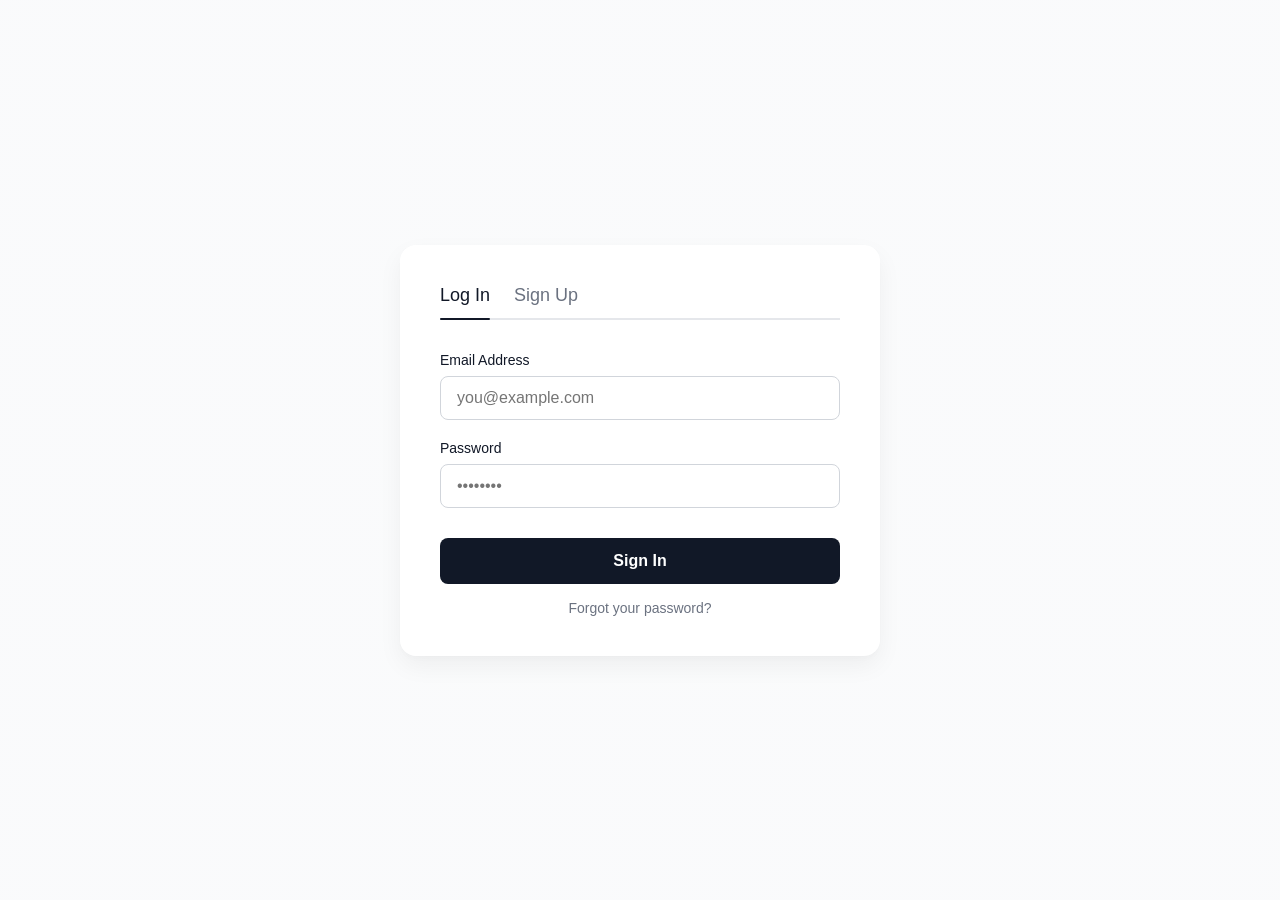
==== frontend/index.html @ bff36eb0 "Adding dashboard in frontend and updating login logic" ====
<!DOCTYPE html>
<html lang="en">
<head>
    <meta charset="UTF-8">       
    <meta name="viewport" content="width=device-width, initial-scale=1.0">
    <title>Welcome</title>
    <link rel = "stylesheet" href = "style.css">
</head>
<body>

    <div class="auth-container">
        <div class="tabs">
            <button class="tab-btn active" onclick="switchTab(event, 'login')">Log In</button>
            <button class="tab-btn" onclick="switchTab(event, 'signup')">Sign Up</button>
            <div class="indicator" id="tab-indicator"></div>
        </div>

        <form id="login-form" class="form-view active" onsubmit="event.preventDefault();">
            <div class="input-group">
                <label for="login-email">Email Address</label>
                <input type="email" id="login-email" placeholder="you@example.com" required>
            </div>
            <div class="input-group">
                <label for="login-password">Password</label>
                <input type="password" id="login-password" placeholder="••••••••" required>
            </div>
            <button type="submit" class="submit-btn" onclick="loginUser()">Sign In</button>
            <a href="#" class="alt-action">Forgot your password?</a>
        </form>

        <form id="signup-form" class="form-view" onsubmit="event.preventDefault();">
            <div class="input-group">
                <label for="signup-role">Role</label>
                <input type="text" id="signup-role" list = "Role-options" placeholder="Eg. Student" required>
                <datalist id="Role-options">
                    <option value="Student">
                    <option value="Club Manager">
                    <option value="Admin">
                </datalist>

            </div>
            <div class="input-group">
                <label for="signup-email">Email Address</label>
                <input type="email" id="signup-email" placeholder="you@example.com" required>
            </div>
            <div class="input-group">
                <label for="signup-password">Create Password</label>
                <input type="password" id="signup-password" placeholder="••••••••" required>
            </div>
            <button type="submit" class="submit-btn" onclick = "registerUser()">Create Account</button>
        </form>
    </div>

    <script>

    //--------------------------------------------------------   
    //---------------- Animation and Selection----------------  
    //--------------------------------------------------------   
        // Set the initial position of the slider when the page loads
        window.addEventListener('DOMContentLoaded', () => {
            const activeBtn = document.querySelector('.tab-btn.active');
            updateIndicator(activeBtn);
        });

        function switchTab(event, tabId) {
            // Remove active classes
            document.querySelectorAll('.tab-btn').forEach(btn => btn.classList.remove('active'));
            document.querySelectorAll('.form-view').forEach(form => form.classList.remove('active'));

            // Add active class to clicked button
            event.target.classList.add('active');

            // Show the corresponding form
            document.getElementById(tabId + '-form').classList.add('active');

            // Slide the indicator to the clicked button
            updateIndicator(event.target);
        }

        function updateIndicator(element) {
            const indicator = document.getElementById('tab-indicator');
            // Match the width and position of the active button
            indicator.style.width = element.offsetWidth + 'px';
            indicator.style.left = element.offsetLeft + 'px';
        }
        


    //--------------------------------------------------------   
    //---------------- Authentication Logic-------------------  
    //--------------------------------------------------------   
    const API_URL = "http://127.0.0.1:8000";
    const TOKEN = {}

    async function registerUser(){
        const url = `${API_URL}/register`;
        
        // 1. Get the values and trim invisible spaces
        const emailValue = document.getElementById("signup-email").value.trim();
        const passwordValue = document.getElementById("signup-password").value.trim();
        const roleValue = document.getElementById("signup-role").value.trim();
        
        if(emailValue != '' && passwordValue != '' && roleValue != ''){
            try {
                const credentials = {
                    email: emailValue,       
                    password: passwordValue,
                    role: roleValue          
                };

                const response = await fetch(url, {
                    method: 'POST',
                    headers: {
                        'Content-Type': 'application/json' 
                    },
                    body: JSON.stringify(credentials)
                });

                if (!response.ok) {
                    // If the error is internal server error 500, it is most likely due to having conflicting primary key as the sqlalchemy wasn't able to add the data to the database 
                    if (response.status === 500) {
                        throw new Error("User Already Exists.");
                    }
                    throw new Error(`HTTP error! Status: ${response.status}`);
                }

                const result = await response.json();
                console.log('Registered Successfully:', result);
                alert('Account created successfully! Please log in.');
                
                // --- UI CLEANUP ---
                // 1. Clear the signup form fields
                document.getElementById("signup-form").reset();
                // 2. Automatically switch the UI back to the login tab
                switchTab({target: document.querySelector('.tab-btn')}, 'login');
                
                return result;

            } catch (error) {
                alert('Registration failed: ' + error);
            }
        } else {
            alert('Please Enter All the Details.');
        }
    }

    async function loginUser() {
        const url = `${API_URL}/login`;
        
        // 1. Get the values and trim invisible spaces
        const emailValue = document.getElementById("login-email").value.trim();
        const passwordValue = document.getElementById("login-password").value.trim();

        if(emailValue != '' && passwordValue != ''){
            try {
                const formData = new URLSearchParams();
                formData.append("username", emailValue); 
                formData.append("password", passwordValue);

                const response = await fetch(url, {
                    method: 'POST',
                    // REMOVED the manual headers object entirely! 
                    // Fetch will automatically set the correct Form-Data headers for URLSearchParams.
                    body: formData 
                });

                if (!response.ok) {
                    // If it's a 400 error, it's likely bad credentials
                    if (response.status === 400) {
                        throw new Error("Incorrect email or password.");
                    }
                    throw new Error(`HTTP error! Status: ${response.status}`);
                }

                const result = await response.json();
                console.log('LoggedIn Successfully:', result);
                alert('Logged in successfully!');
                
                // Optional: Clear the login form after success
                document.getElementById("login-form").reset();
                

                // saving the jwt token in session storage 
                localStorage.setItem("access_token",result.access_token);

                // redirecting the user to dashboard.html
                window.location.replace("dashboard.html");




                // console.log(result);
                return result;


            } catch (error) {
                alert('Login failed: ' + error.message);
            }
        } 
        else {
            alert('Please Enter Details First');
        }
    }
                
            
        </script>

</body>
</html>
---- frontend/style.css ----
/* Base styles */
:root {
    --bg-color: #f9fafb;
    --card-bg: #ffffff;
    --text-main: #111827;
    --text-muted: #6b7280;
    --border-color: #e5e7eb;
    --input-border: #d1d5db;
    --primary-color: #111827;
    --primary-hover: #374151;
}

body {
    margin: 0;
    padding: 0;
    box-sizing: border-box;
    font-family: -apple-system, BlinkMacSystemFont, "Segoe UI", Roboto, Helvetica, Arial, sans-serif;
    display: flex;
    justify-content: center;
    align-items: center;
    height: 100vh;
    color: var(--text-main);
    
    /* --- BACKGROUND GIF SETUP --- */
    /* The linear-gradient acts as a frosted overlay to keep the GIF subtle */
    background: linear-gradient(rgba(249, 250, 251, 0.85), rgba(249, 250, 251, 0.85));
    background-size: cover;
    background-position: center;
    background-repeat: no-repeat;
}

/* Card Container */
.auth-container {
    background-color: var(--card-bg);
    width: 100%;
    max-width: 400px;
    padding: 40px;
    border-radius: 16px;
    box-shadow: 0 10px 25px rgba(0, 0, 0, 0.05), 0 4px 6px rgba(0, 0, 0, 0.02);
    /* Optional: adds a slight blur if your GIF is very busy */
    backdrop-filter: blur(4px); 
}

/* Tabs */
.tabs {
    display: flex;
    gap: 24px;
    margin-bottom: 32px;
    position: relative; /* Needed for the sliding indicator */
    border-bottom: 2px solid var(--border-color);
}

.tab-btn {
    background: none;
    border: none;
    padding: 0 0 12px 0;
    font-size: 1.125rem;
    font-weight: 500;
    color: var(--text-muted);
    cursor: pointer;
    transition: color 0.6s ease;
}

.tab-btn:hover {
    color: var(--text-main);
}

.tab-btn.active {
    color: var(--text-main);
}

/* The slow sliding pointer */
.indicator {
    position: absolute;
    bottom: -2px;
    height: 2px;
    background-color: var(--text-main);
    /* This controls the speed of the slide */
    transition: all 0.6s cubic-bezier(0.25, 0.8, 0.25, 1); 
    border-radius: 2px;
}

/* Forms */
.form-view {
    display: none;
}

.form-view.active {
    display: block;
    /* Slowed down the fade to match the tab slide */
    animation: slowFade 0.6s ease forwards;
}

@keyframes slowFade {
    from { opacity: 0; transform: translateY(8px); }
    to { opacity: 1; transform: translateY(0); }
}

.input-group {
    margin-bottom: 20px;
}

.input-group label {
    display: block;
    font-size: 0.875rem;
    font-weight: 500;
    margin-bottom: 8px;
    color: var(--text-main);
}

.input-group input {
    width: 100%;
    padding: 12px 16px;
    border: 1px solid var(--input-border);
    border-radius: 8px;
    font-size: 1rem;
    box-sizing: border-box;
    background-color: #fff;
    transition: border-color 0.4s ease, box-shadow 0.4s ease;
}

.input-group input:focus {
    outline: none;
    border-color: var(--primary-color);
    box-shadow: 0 0 0 3px rgba(17, 24, 39, 0.1);
}

/* Action Buttons */
.submit-btn {
    width: 100%;
    padding: 14px;
    background-color: var(--primary-color);
    color: #ffffff;
    border: none;
    border-radius: 8px;
    font-size: 1rem;
    font-weight: 600;
    cursor: pointer;
    transition: background-color 0.4s ease;
    margin-top: 10px;
}

.submit-btn:hover {
    background-color: var(--primary-hover);
}

.alt-action {
    display: block;
    text-align: center;
    margin-top: 16px;
    font-size: 0.875rem;
    color: var(--text-muted);
    text-decoration: none;
}

.alt-action:hover {
    color: var(--text-main);
    text-decoration: underline;
}
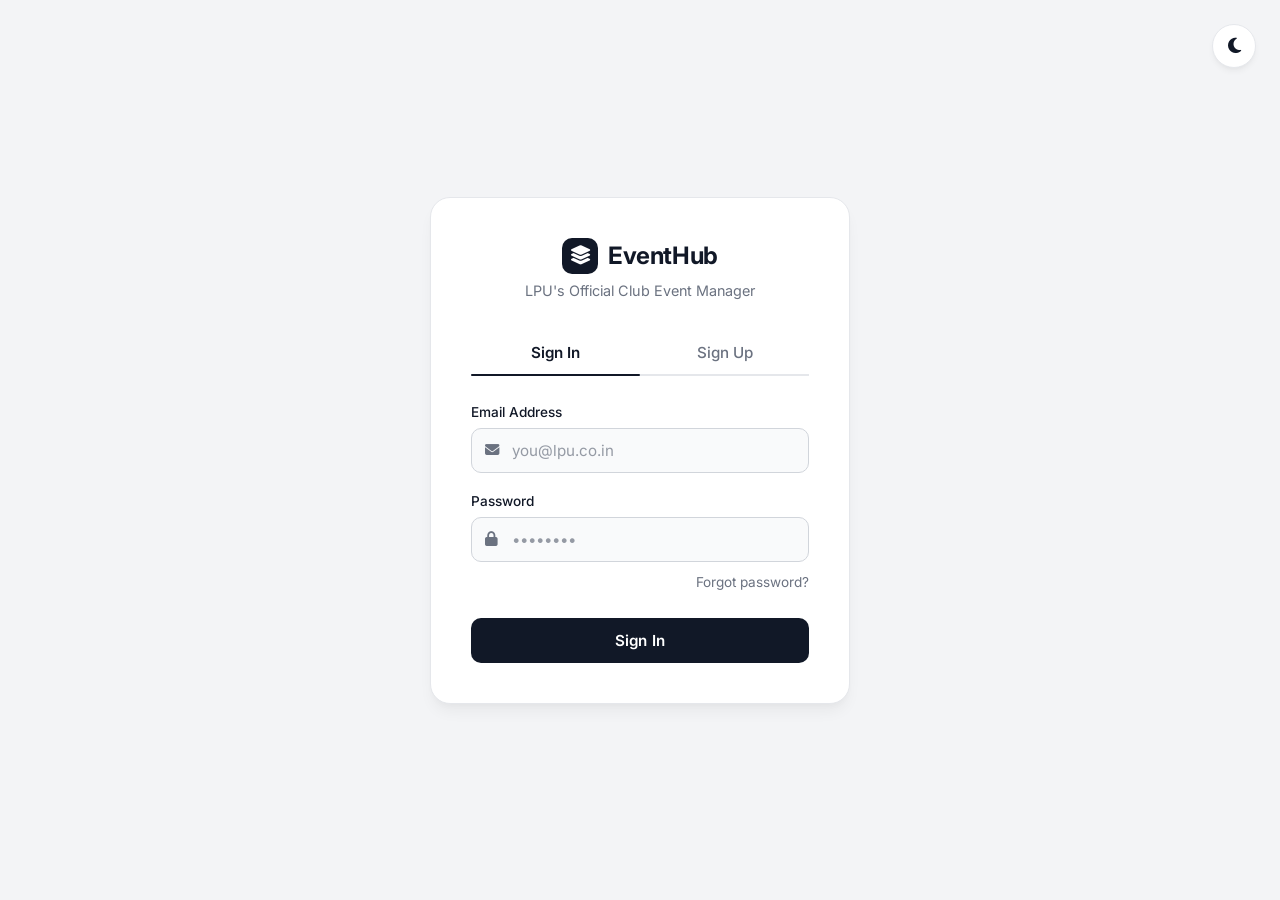
==== commit 20546900: "Add files via upload" ====
--- a/frontend/index.html
+++ b/frontend/index.html
@@ -1,209 +1,672 @@
-<!DOCTYPE html>
-<html lang="en">
-<head>
-    <meta charset="UTF-8">       
-    <meta name="viewport" content="width=device-width, initial-scale=1.0">
-    <title>Welcome</title>
-    <link rel = "stylesheet" href = "style.css">
-</head>
-<body>
-
-    <div class="auth-container">
-        <div class="tabs">
-            <button class="tab-btn active" onclick="switchTab(event, 'login')">Log In</button>
-            <button class="tab-btn" onclick="switchTab(event, 'signup')">Sign Up</button>
-            <div class="indicator" id="tab-indicator"></div>
-        </div>
-
-        <form id="login-form" class="form-view active" onsubmit="event.preventDefault();">
-            <div class="input-group">
-                <label for="login-email">Email Address</label>
-                <input type="email" id="login-email" placeholder="you@example.com" required>
-            </div>
-            <div class="input-group">
-                <label for="login-password">Password</label>
-                <input type="password" id="login-password" placeholder="••••••••" required>
-            </div>
-            <button type="submit" class="submit-btn" onclick="loginUser()">Sign In</button>
-            <a href="#" class="alt-action">Forgot your password?</a>
-        </form>
-
-        <form id="signup-form" class="form-view" onsubmit="event.preventDefault();">
-            <div class="input-group">
-                <label for="signup-role">Role</label>
-                <input type="text" id="signup-role" list = "Role-options" placeholder="Eg. Student" required>
-                <datalist id="Role-options">
-                    <option value="Student">
-                    <option value="Club Manager">
-                    <option value="Admin">
-                </datalist>
-
-            </div>
-            <div class="input-group">
-                <label for="signup-email">Email Address</label>
-                <input type="email" id="signup-email" placeholder="you@example.com" required>
-            </div>
-            <div class="input-group">
-                <label for="signup-password">Create Password</label>
-                <input type="password" id="signup-password" placeholder="••••••••" required>
-            </div>
-            <button type="submit" class="submit-btn" onclick = "registerUser()">Create Account</button>
-        </form>
-    </div>
-
-    <script>
-
-    //--------------------------------------------------------   
-    //---------------- Animation and Selection----------------  
-    //--------------------------------------------------------   
-        // Set the initial position of the slider when the page loads
-        window.addEventListener('DOMContentLoaded', () => {
-            const activeBtn = document.querySelector('.tab-btn.active');
-            updateIndicator(activeBtn);
-        });
-
-        function switchTab(event, tabId) {
-            // Remove active classes
-            document.querySelectorAll('.tab-btn').forEach(btn => btn.classList.remove('active'));
-            document.querySelectorAll('.form-view').forEach(form => form.classList.remove('active'));
-
-            // Add active class to clicked button
-            event.target.classList.add('active');
-
-            // Show the corresponding form
-            document.getElementById(tabId + '-form').classList.add('active');
-
-            // Slide the indicator to the clicked button
-            updateIndicator(event.target);
-        }
-
-        function updateIndicator(element) {
-            const indicator = document.getElementById('tab-indicator');
-            // Match the width and position of the active button
-            indicator.style.width = element.offsetWidth + 'px';
-            indicator.style.left = element.offsetLeft + 'px';
-        }
-        
-
-
-    //--------------------------------------------------------   
-    //---------------- Authentication Logic-------------------  
-    //--------------------------------------------------------   
-    const API_URL = "http://127.0.0.1:8000";
-    const TOKEN = {}
-
-    async function registerUser(){
-        const url = `${API_URL}/register`;
-        
-        // 1. Get the values and trim invisible spaces
-        const emailValue = document.getElementById("signup-email").value.trim();
-        const passwordValue = document.getElementById("signup-password").value.trim();
-        const roleValue = document.getElementById("signup-role").value.trim();
-        
-        if(emailValue != '' && passwordValue != '' && roleValue != ''){
-            try {
-                const credentials = {
-                    email: emailValue,       
-                    password: passwordValue,
-                    role: roleValue          
-                };
-
-                const response = await fetch(url, {
-                    method: 'POST',
-                    headers: {
-                        'Content-Type': 'application/json' 
-                    },
-                    body: JSON.stringify(credentials)
-                });
-
-                if (!response.ok) {
-                    // If the error is internal server error 500, it is most likely due to having conflicting primary key as the sqlalchemy wasn't able to add the data to the database 
-                    if (response.status === 500) {
-                        throw new Error("User Already Exists.");
-                    }
-                    throw new Error(`HTTP error! Status: ${response.status}`);
-                }
-
-                const result = await response.json();
-                console.log('Registered Successfully:', result);
-                alert('Account created successfully! Please log in.');
-                
-                // --- UI CLEANUP ---
-                // 1. Clear the signup form fields
-                document.getElementById("signup-form").reset();
-                // 2. Automatically switch the UI back to the login tab
-                switchTab({target: document.querySelector('.tab-btn')}, 'login');
-                
-                return result;
-
-            } catch (error) {
-                alert('Registration failed: ' + error);
-            }
-        } else {
-            alert('Please Enter All the Details.');
-        }
-    }
-
-    async function loginUser() {
-        const url = `${API_URL}/login`;
-        
-        // 1. Get the values and trim invisible spaces
-        const emailValue = document.getElementById("login-email").value.trim();
-        const passwordValue = document.getElementById("login-password").value.trim();
-
-        if(emailValue != '' && passwordValue != ''){
-            try {
-                const formData = new URLSearchParams();
-                formData.append("username", emailValue); 
-                formData.append("password", passwordValue);
-
-                const response = await fetch(url, {
-                    method: 'POST',
-                    // REMOVED the manual headers object entirely! 
-                    // Fetch will automatically set the correct Form-Data headers for URLSearchParams.
-                    body: formData 
-                });
-
-                if (!response.ok) {
-                    // If it's a 400 error, it's likely bad credentials
-                    if (response.status === 400) {
-                        throw new Error("Incorrect email or password.");
-                    }
-                    throw new Error(`HTTP error! Status: ${response.status}`);
-                }
-
-                const result = await response.json();
-                console.log('LoggedIn Successfully:', result);
-                alert('Logged in successfully!');
-                
-                // Optional: Clear the login form after success
-                document.getElementById("login-form").reset();
-                
-
-                // saving the jwt token in session storage 
-                localStorage.setItem("access_token",result.access_token);
-
-                // redirecting the user to dashboard.html
-                window.location.replace("dashboard.html");
-
-
-
-
-                // console.log(result);
-                return result;
-
-
-            } catch (error) {
-                alert('Login failed: ' + error.message);
-            }
-        } 
-        else {
-            alert('Please Enter Details First');
-        }
-    }
-                
-            
-        </script>
-
-</body>
+<!-- add Themes  -->
+
+<!DOCTYPE html>
+<html lang="en" data-theme="light">
+<head>
+    <meta charset="UTF-8">
+    <meta name="viewport" content="width=device-width, initial-scale=1.0">
+    <title>EventHub - Portal</title>
+    <link rel="stylesheet" href="https://cdnjs.cloudflare.com/ajax/libs/font-awesome/6.4.0/css/all.min.css">
+    <link rel="preconnect" href="https://fonts.googleapis.com">
+    <link rel="preconnect" href="https://fonts.gstatic.com" crossorigin>
+    <link href="https://fonts.googleapis.com/css2?family=Inter:wght@400;500;600;700&display=swap" rel="stylesheet">
+    <style>
+        /* =========================================
+           VARIABLES & THEME SETUP
+           ========================================= */
+        :root {
+            /* Light Theme (Minimalist Monochrome) */
+            --bg-color: #f3f4f6;
+            --card-bg: #ffffff;
+            --text-main: #111827;
+            --text-muted: #6b7280;
+            --border-color: #e5e7eb;
+            --input-bg: #f9fafb;
+            --input-border: #d1d5db;
+            --primary-color: #111827;
+            --primary-hover: #374151;
+            --btn-text: #ffffff;
+            --shadow-sm: 0 1px 2px 0 rgba(0, 0, 0, 0.05);
+            --shadow-md: 0 4px 6px -1px rgba(0, 0, 0, 0.05), 0 2px 4px -1px rgba(0, 0, 0, 0.03);
+            --shadow-lg: 0 10px 15px -3px rgba(0, 0, 0, 0.05), 0 4px 6px -2px rgba(0, 0, 0, 0.025);
+            --error-color: #ef4444;
+            --focus-ring: rgba(17, 24, 39, 0.1);
+        }
+
+        [data-theme="dark"] {
+            /* Dark Theme (Deep Slate) */
+            --bg-color: #0f172a; 
+            --card-bg: #1e293b; 
+            --text-main: #f8fafc;
+            --text-muted: #94a3b8;
+            --border-color: #334155;
+            --input-bg: #0f172a;
+            --input-border: #475569;
+            --primary-color: #f8fafc;
+            --primary-hover: #cbd5e1;
+            --btn-text: #0f172a;
+            --shadow-sm: 0 1px 2px 0 rgba(0, 0, 0, 0.2);
+            --shadow-md: 0 4px 6px -1px rgba(0, 0, 0, 0.3), 0 2px 4px -1px rgba(0, 0, 0, 0.2);
+            --shadow-lg: 0 10px 15px -3px rgba(0, 0, 0, 0.3), 0 4px 6px -2px rgba(0, 0, 0, 0.15);
+            --error-color: #f87171;
+            --focus-ring: rgba(248, 250, 252, 0.15);
+        }
+
+        /* =========================================
+           BASE & RESET
+           ========================================= */
+        * { box-sizing: border-box; margin: 0; padding: 0; }
+
+        body {
+            font-family: 'Inter', -apple-system, BlinkMacSystemFont, "Segoe UI", Roboto, Helvetica, Arial, sans-serif;
+            background-color: var(--bg-color);
+            color: var(--text-main);
+            display: flex;
+            justify-content: center;
+            align-items: center;
+            min-height: 100vh;
+            transition: background-color 0.4s ease, color 0.4s ease;
+            padding: 20px;
+            position: relative;
+        }
+
+        /* =========================================
+           THEME TOGGLE
+           ========================================= */
+        .theme-toggle {
+            position: fixed;
+            top: 24px;
+            right: 24px;
+            background: var(--card-bg);
+            border: 1px solid var(--border-color);
+            color: var(--text-main);
+            width: 44px;
+            height: 44px;
+            border-radius: 50%;
+            display: flex;
+            align-items: center;
+            justify-content: center;
+            cursor: pointer;
+            box-shadow: var(--shadow-md);
+            transition: all 0.3s cubic-bezier(0.4, 0, 0.2, 1);
+            z-index: 100;
+            font-size: 1.1rem;
+        }
+
+        .theme-toggle:hover {
+            transform: translateY(-2px);
+            box-shadow: var(--shadow-lg);
+            border-color: var(--text-muted);
+        }
+
+        .theme-toggle .fa-sun { display: none; }
+        .theme-toggle .fa-moon { display: block; }
+        [data-theme="dark"] .theme-toggle .fa-sun { display: block; }
+        [data-theme="dark"] .theme-toggle .fa-moon { display: none; }
+
+        /* =========================================
+           MAIN CONTAINER
+           ========================================= */
+        .auth-container {
+            background-color: var(--card-bg);
+            width: 100%;
+            max-width: 420px;
+            padding: 40px;
+            border-radius: 20px;
+            border: 1px solid var(--border-color);
+            box-shadow: var(--shadow-lg);
+            position: relative;
+            transition: background-color 0.4s ease, border-color 0.4s ease, box-shadow 0.4s ease;
+        }
+
+        .auth-header { text-align: center; margin-bottom: 32px; }
+
+        .logo {
+            display: flex;
+            align-items: center;
+            justify-content: center;
+            gap: 10px;
+            font-size: 1.5rem;
+            font-weight: 700;
+            color: var(--text-main);
+            margin-bottom: 8px;
+            letter-spacing: -0.02em;
+        }
+
+        .logo i {
+            font-size: 1.2rem;
+            background: var(--primary-color);
+            color: var(--btn-text);
+            width: 36px;
+            height: 36px;
+            border-radius: 10px;
+            display: flex;
+            align-items: center;
+            justify-content: center;
+            transition: all 0.4s ease;
+        }
+
+        .subtitle {
+            color: var(--text-muted);
+            font-size: 0.9rem;
+            font-weight: 400;
+        }
+
+        /* =========================================
+           TABS & INDICATOR
+           ========================================= */
+        .tabs-container { margin-bottom: 28px; }
+
+        .tabs {
+            display: flex;
+            position: relative;
+            border-bottom: 2px solid var(--border-color);
+        }
+
+        .tab-btn {
+            flex: 1;
+            background: none;
+            border: none;
+            padding: 12px 0;
+            font-size: 0.95rem;
+            font-weight: 500;
+            color: var(--text-muted);
+            cursor: pointer;
+            transition: color 0.3s ease;
+            position: relative;
+            z-index: 1;
+            font-family: inherit;
+        }
+
+        .tab-btn:hover { color: var(--text-main); }
+        .tab-btn.active { color: var(--text-main); font-weight: 600; }
+
+        .indicator {
+            position: absolute;
+            bottom: -2px;
+            height: 2px;
+            background-color: var(--text-main);
+            transition: all 0.4s cubic-bezier(0.4, 0, 0.2, 1);
+            border-radius: 4px;
+        }
+
+        /* =========================================
+           FORMS & ANIMATIONS
+           ========================================= */
+        .form-view { display: none; }
+
+        .form-view.active {
+            display: block;
+            animation: fadeSlideUp 0.4s cubic-bezier(0.4, 0, 0.2, 1) forwards;
+        }
+
+        @keyframes fadeSlideUp {
+            from { opacity: 0; transform: translateY(12px); }
+            to { opacity: 1; transform: translateY(0); }
+        }
+
+        .input-group { margin-bottom: 20px; }
+
+        .input-group label {
+            display: block;
+            font-size: 0.85rem;
+            font-weight: 500;
+            margin-bottom: 8px;
+            color: var(--text-main);
+            transition: color 0.3s ease;
+        }
+
+        .input-wrapper {
+            position: relative;
+            display: flex;
+            align-items: center;
+        }
+
+        .input-icon {
+            position: absolute;
+            left: 14px;
+            color: var(--text-muted);
+            font-size: 0.9rem;
+            pointer-events: none;
+            transition: color 0.3s ease;
+        }
+
+        .input-group input,
+        .input-group select {
+            width: 100%;
+            padding: 12px 14px 12px 40px;
+            border: 1.5px solid var(--input-border);
+            border-radius: 10px;
+            font-size: 0.95rem;
+            font-family: inherit;
+            box-sizing: border-box;
+            background-color: var(--input-bg);
+            color: var(--text-main);
+            transition: all 0.3s cubic-bezier(0.4, 0, 0.2, 1);
+            appearance: none;
+            -webkit-appearance: none;
+        }
+
+        /* Custom Dropdown Arrow */
+        .input-group select {
+            background-image: url("data:image/svg+xml;charset=UTF-8,%3csvg xmlns='http://www.w3.org/2000/svg' viewBox='0 0 24 24' fill='none' stroke='%236b7280' stroke-width='2' stroke-linecap='round' stroke-linejoin='round'%3e%3cpolyline points='6 9 12 15 18 9'%3e%3c/polyline%3e%3c/svg%3e");
+            background-repeat: no-repeat;
+            background-position: right 14px center;
+            background-size: 16px;
+            padding-right: 40px;
+        }
+
+        .input-group input::placeholder {
+            color: var(--text-muted);
+            opacity: 0.7;
+        }
+
+        .input-group input:focus,
+        .input-group select:focus {
+            outline: none;
+            border-color: var(--text-main);
+            background-color: var(--card-bg);
+            box-shadow: 0 0 0 4px var(--focus-ring);
+        }
+
+        .input-wrapper:focus-within .input-icon {
+            color: var(--text-main);
+        }
+
+        /* Error Message */
+        .error-msg {
+            color: var(--error-color);
+            font-size: 0.85rem;
+            margin-bottom: 16px;
+            padding: 10px;
+            background: rgba(239, 68, 68, 0.08);
+            border-radius: 8px;
+            text-align: center;
+            display: none; /* Hidden by default */
+            border: 1px solid rgba(239, 68, 68, 0.2);
+        }
+
+        /* Show error when JS populates it */
+        .error-msg:not(:empty) {
+            display: block;
+            animation: shake 0.4s ease;
+        }
+
+        @keyframes shake {
+            0%, 100% { transform: translateX(0); }
+            20%, 60% { transform: translateX(-5px); }
+            40%, 80% { transform: translateX(5px); }
+        }
+
+        /* =========================================
+           BUTTONS & LINKS
+           ========================================= */
+        .submit-btn {
+            width: 100%;
+            padding: 13px;
+            background-color: var(--primary-color);
+            color: var(--btn-text);
+            border: none;
+            border-radius: 10px;
+            font-size: 0.95rem;
+            font-weight: 600;
+            font-family: inherit;
+            cursor: pointer;
+            transition: all 0.3s cubic-bezier(0.4, 0, 0.2, 1);
+            margin-top: 8px;
+            position: relative;
+            overflow: hidden;
+            letter-spacing: 0.01em;
+        }
+
+        /* Button Ripple Effect */
+        .submit-btn::after {
+            content: '';
+            position: absolute;
+            top: 50%;
+            left: 50%;
+            width: 0;
+            height: 0;
+            background: rgba(255, 255, 255, 0.15);
+            border-radius: 50%;
+            transform: translate(-50%, -50%);
+            transition: width 0.6s ease, height 0.6s ease;
+        }
+
+        .submit-btn:active::after {
+            width: 300px;
+            height: 300px;
+        }
+
+        .submit-btn:hover {
+            background-color: var(--primary-hover);
+            transform: translateY(-1px);
+            box-shadow: 0 4px 12px rgba(0, 0, 0, 0.08);
+        }
+
+        .submit-btn:active { transform: translateY(0); }
+
+        .alt-action {
+            display: block;
+            text-align: right;
+            margin-top: -8px;
+            margin-bottom: 20px;
+            font-size: 0.85rem;
+            color: var(--text-muted);
+            text-decoration: none;
+            transition: color 0.3s ease;
+        }
+
+        .alt-action:hover {
+            color: var(--text-main);
+            text-decoration: underline;
+        }
+
+        /* Responsive adjustments */
+        @media (max-width: 480px) {
+            .auth-container { padding: 28px 24px; border-radius: 16px; }
+            .theme-toggle { top: 16px; right: 16px; width: 38px; height: 38px; }
+        }
+    </style>
+</head>
+<body>
+    <!-- Theme Toggle Button -->
+    <button class="theme-toggle" id="theme-toggle" aria-label="Toggle theme">
+        <i class="fas fa-sun"></i>
+        <i class="fas fa-moon"></i>
+    </button>
+
+    <div class="auth-container">
+        <!-- Header -->
+        <div class="auth-header">
+            <div class="logo">
+                <i class="fas fa-layer-group"></i>
+                <span>EventHub</span>
+            </div>
+            <p class="subtitle">LPU's Official Club Event Manager</p>
+        </div>
+
+        <!-- Tabs -->
+        <div class="tabs-container">
+            <div class="tabs">
+                <button class="tab-btn active" data-tab="login" onclick="switchTab('login')">Sign In</button>
+                <button class="tab-btn" data-tab="signup" onclick="switchTab('signup')">Sign Up</button>
+                <span class="indicator"></span>
+            </div>
+        </div>
+
+        <!-- Login Form -->
+        <form id="login-form" class="form-view active" onsubmit="handleLogin(event)">
+            <!-- Specific Error Container for Login -->
+            <div id="login-error-message" class="error-msg"></div>
+            
+            <div class="input-group">
+                <label for="login-email">Email Address</label>
+                <div class="input-wrapper">
+                    <i class="fas fa-envelope input-icon"></i>
+                    <input type="email" id="login-email" placeholder="you@lpu.co.in" required>
+                </div>
+            </div>
+            <div class="input-group">
+                <label for="login-password">Password</label>
+                <div class="input-wrapper">
+                    <i class="fas fa-lock input-icon"></i>
+                    <input type="password" id="login-password" placeholder="••••••••" required>
+                </div>
+            </div>
+            <a href="#" class="alt-action forgot-pass">Forgot password?</a>
+            <button type="submit" class="submit-btn">Sign In</button>
+        </form>
+
+        <!-- Signup Form -->
+        <form id="signup-form" class="form-view" onsubmit="handleSignup(event)">
+            <!-- Specific Error Container for Signup -->
+            <div id="signup-error-message" class="error-msg"></div>
+
+            <div class="input-group">
+                <label for="signup-role">Account Role</label>
+                <div class="input-wrapper">
+                    <i class="fas fa-user-tag input-icon"></i>
+                    <select id="signup-role" required>
+                        <option value="" disabled selected>Select your role</option>
+                        <option value="student">Student</option>
+                        <option value="admin">Club Admin</option>
+                        <option value="coordinator">Student Affairs Coordinator</option>
+                    </select>
+                </div>
+            </div>
+            <div class="input-group">
+                <label for="signup-name">Full Name</label>
+                <div class="input-wrapper">
+                    <i class="fas fa-user input-icon"></i>
+                    <input type="text" id="signup-name" placeholder="Alex Student" required>
+                </div>
+            </div>
+            <div class="input-group">
+                <label for="signup-email">Email Address</label>
+                <div class="input-wrapper">
+                    <i class="fas fa-envelope input-icon"></i>
+                    <input type="email" id="signup-email" placeholder="you@lpu.co.in" required>
+                </div>
+            </div>
+            <div class="input-group">
+                <label for="signup-password">Create Password</label>
+                <div class="input-wrapper">
+                    <i class="fas fa-lock input-icon"></i>
+                    <input type="password" id="signup-password" placeholder="Min 6 characters" required>
+                </div>
+            </div>
+            <button type="submit" class="submit-btn">Create Account</button>
+        </form>
+    </div>
+
+    <script>
+        /* ---------------------------------------------------------
+           FRONTEND UI LOGIC 
+           (switching tabs, setting themes, frontend initialization)
+        --------------------------------------------------------- */
+        
+        const themeToggle = document.getElementById('theme-toggle');
+        const html = document.documentElement;
+        
+        // Theme Persistence
+        const currentTheme = localStorage.getItem('theme') || 'light';
+        html.setAttribute('data-theme', currentTheme);
+
+        themeToggle.addEventListener('click', () => {
+            const theme = html.getAttribute('data-theme');
+            const newTheme = theme === 'light' ? 'dark' : 'light';
+            html.setAttribute('data-theme', newTheme);
+            localStorage.setItem('theme', newTheme);
+        });
+
+        // Form Submission Wrappers (Prevents page reload)
+        function handleLogin(event) {
+            event.preventDefault();
+            loginUser();
+        }
+
+        function handleSignup(event) {
+            event.preventDefault(); // when form is submitted these prevent the whole page from refreshing
+            registerUser();
+        }
+
+        // Tab Switching & Indicator Animation
+        function switchTab(tabName) {
+            const tabs = document.querySelectorAll('.tab-btn');
+            const forms = document.querySelectorAll('.form-view');
+            const indicator = document.querySelector('.indicator');
+            
+            // Clear any existing errors when switching tabs
+            document.querySelectorAll('.error-msg').forEach(el => {
+                el.textContent = '';
+                el.style.display = 'none';
+            });
+
+            tabs.forEach(tab => {
+                if (tab.dataset.tab === tabName) {
+                    tab.classList.add('active');
+                    indicator.style.width = tab.offsetWidth + 'px';
+                    indicator.style.left = tab.offsetLeft + 'px';
+                } else {
+                    tab.classList.remove('active');
+                }
+            });
+
+            forms.forEach(form => {
+                if (form.id === tabName + '-form') {
+                    form.classList.add('active');
+                } else {
+                    form.classList.remove('active');
+                }
+            });
+        }
+
+        // Initialize Indicator Position on Load & Resize
+        const updateIndicator = () => {
+            const activeTab = document.querySelector('.tab-btn.active');
+            const indicator = document.querySelector('.indicator');
+            if(activeTab && indicator) {
+                indicator.style.width = activeTab.offsetWidth + 'px';
+                indicator.style.left = activeTab.offsetLeft + 'px';
+            }
+        };
+        
+        window.addEventListener('load', updateIndicator);
+        window.addEventListener('resize', updateIndicator);
+
+
+       
+        window.addEventListener('DOMContentLoaded', () => {
+            
+            // Hide error messages dynamically when the user starts typing again
+            document.getElementById('signup-form').addEventListener('input', () => {
+                document.getElementById('signup-error-message').style.display = 'none';
+            });
+            document.getElementById('login-form').addEventListener('input', () => {
+                document.getElementById('login-error-message').style.display = 'none';
+            });
+        });
+
+
+        // window.addEventListener('beforeunload', (event) => {
+        //     localStorage.removeItem("token");
+        //     localStorage.removeItem("theme");
+        // });
+
+        
+
+        /* ---------------------------------------------------------
+           BACKEND LOGIC  
+           (handle Login/handle Signup API Calls)
+        --------------------------------------------------------- */
+
+        const API_URL = "http://127.0.0.1:8000";
+
+        async function registerUser() {
+            const url = `${API_URL}/api/auth/register`;
+            
+            const errorElement = document.getElementById("signup-error-message");
+            const emailValue = document.getElementById("signup-email").value.trim();
+            const passwordValue = document.getElementById("signup-password").value.trim();
+            const roleValue = document.getElementById("signup-role").value.trim();
+            
+            const showError = (message) => {
+                errorElement.textContent = message;
+                errorElement.style.display = 'block';
+            };
+
+            if (emailValue === '' || passwordValue === '' || roleValue === '') {
+                showError('Please enter all the details.');
+                return;
+            }
+
+            if (passwordValue.toString().length < 6){
+                showError('Password should be atleast 6 characters long.');
+                return;
+            }
+            try {
+                const credentials = {
+                    email: emailValue,      
+                    password: passwordValue,
+                    role: roleValue          
+                };
+
+                const response = await fetch(url, {
+                    method: 'POST',
+                    headers: { 'Content-Type': 'application/json' },
+                    body: JSON.stringify(credentials)
+                });
+
+                if (!response.ok) {
+                    const errorData = await response.json();
+                    showError(errorData.detail || "An unexpected error occurred.");
+                    return; 
+                }
+
+                const result = await response.json();
+                alert('Account created successfully! Please log in.');
+                
+                document.getElementById("signup-form").reset();
+                switchTab('login'); // FIXED: Removed invalid object parameter
+                
+                return result;
+
+            } catch (error) {
+                console.error("Network/System error:", error);
+                showError('Unable to connect to the backend server. The server might be Booting Up. Try Again after few minutes.');
+            }
+        }
+
+        async function loginUser() {
+            const url = `${API_URL}/api/auth/login`;
+            
+            const errorElement = document.getElementById("login-error-message");
+            const emailValue = document.getElementById("login-email").value.trim();
+            const passwordValue = document.getElementById("login-password").value.trim();
+
+            const showError = (message) => {
+                errorElement.textContent = message;
+                errorElement.style.display = 'block';
+            };
+
+            if (emailValue === '' || passwordValue === '') {
+                showError('Please enter your email and password.');
+                return;
+            }
+
+            try {
+                const formData = new URLSearchParams();
+                formData.append("username", emailValue); 
+                formData.append("password", passwordValue);
+
+                const response = await fetch(url, {
+                    method: 'POST',
+                    body: formData 
+                });
+
+                if (!response.ok) {
+                    if (response.status === 400 || response.status === 401) {
+                        showError("Incorrect email or password.");
+                        return;
+                    }
+                    showError(`Server error. Please try again later.`);
+                    return;
+                }
+
+                const result = await response.json();
+                
+                document.getElementById("login-form").reset();
+                localStorage.setItem("token", result.access_token);
+                window.location.replace("dashboard.html");
+
+                return result;
+
+            } catch (error) {
+                console.error("Login system error:", error);
+                showError('Unable to connect to the backend server. The server might be Booting Up. Try Again after few minutes.');
+            }
+        }
+    </script>
+</body>
 </html>
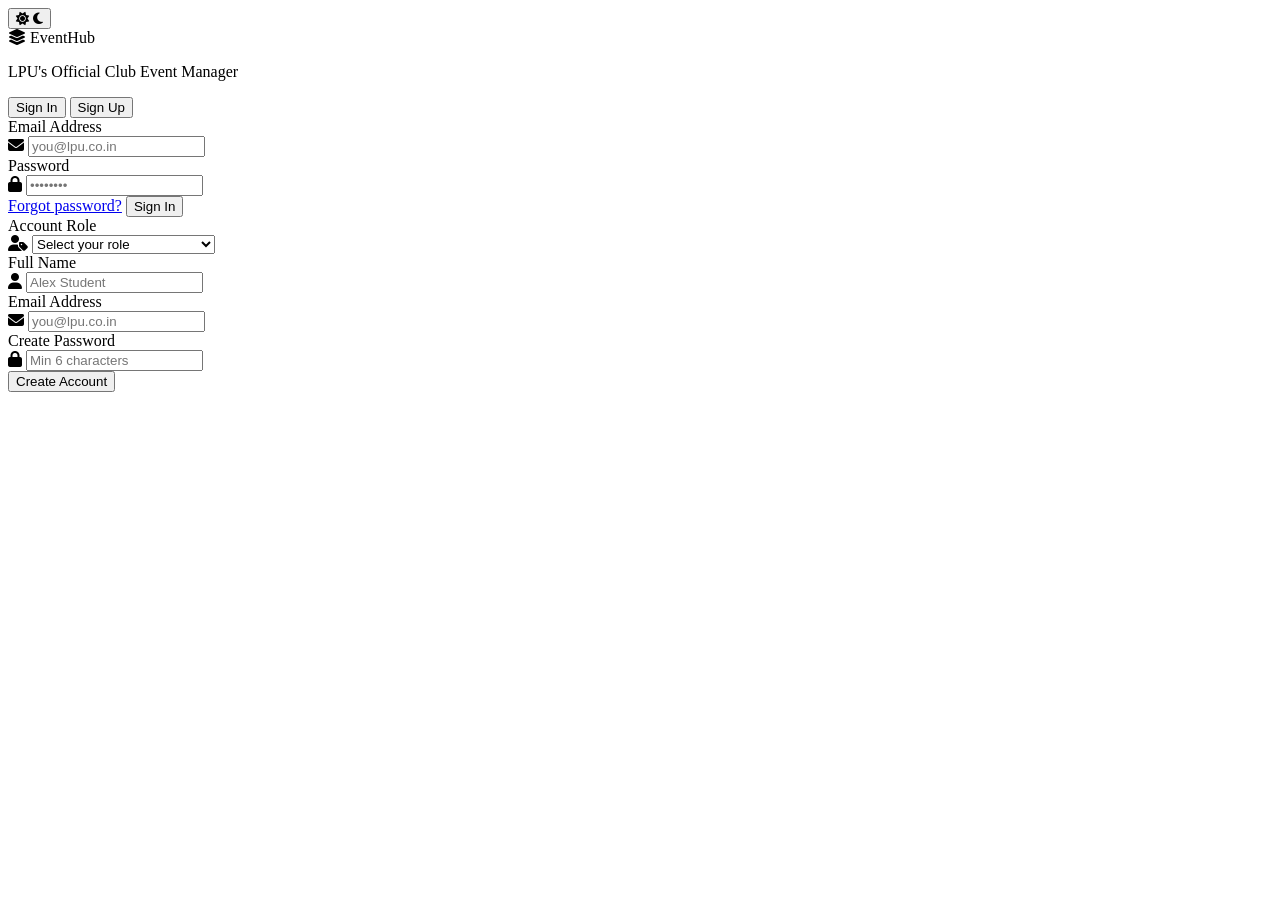
==== commit cc79ca2f: "updated index.html" ====
--- a/frontend/index.html
+++ b/frontend/index.html
@@ -1,4 +1,4 @@
-<!-- add Themes  -->
+ <!-- add Themes  -->
 
 <!DOCTYPE html>
 <html lang="en" data-theme="light">
@@ -10,364 +10,7 @@
     <link rel="preconnect" href="https://fonts.googleapis.com">
     <link rel="preconnect" href="https://fonts.gstatic.com" crossorigin>
     <link href="https://fonts.googleapis.com/css2?family=Inter:wght@400;500;600;700&display=swap" rel="stylesheet">
-    <style>
-        /* =========================================
-           VARIABLES & THEME SETUP
-           ========================================= */
-        :root {
-            /* Light Theme (Minimalist Monochrome) */
-            --bg-color: #f3f4f6;
-            --card-bg: #ffffff;
-            --text-main: #111827;
-            --text-muted: #6b7280;
-            --border-color: #e5e7eb;
-            --input-bg: #f9fafb;
-            --input-border: #d1d5db;
-            --primary-color: #111827;
-            --primary-hover: #374151;
-            --btn-text: #ffffff;
-            --shadow-sm: 0 1px 2px 0 rgba(0, 0, 0, 0.05);
-            --shadow-md: 0 4px 6px -1px rgba(0, 0, 0, 0.05), 0 2px 4px -1px rgba(0, 0, 0, 0.03);
-            --shadow-lg: 0 10px 15px -3px rgba(0, 0, 0, 0.05), 0 4px 6px -2px rgba(0, 0, 0, 0.025);
-            --error-color: #ef4444;
-            --focus-ring: rgba(17, 24, 39, 0.1);
-        }
-
-        [data-theme="dark"] {
-            /* Dark Theme (Deep Slate) */
-            --bg-color: #0f172a; 
-            --card-bg: #1e293b; 
-            --text-main: #f8fafc;
-            --text-muted: #94a3b8;
-            --border-color: #334155;
-            --input-bg: #0f172a;
-            --input-border: #475569;
-            --primary-color: #f8fafc;
-            --primary-hover: #cbd5e1;
-            --btn-text: #0f172a;
-            --shadow-sm: 0 1px 2px 0 rgba(0, 0, 0, 0.2);
-            --shadow-md: 0 4px 6px -1px rgba(0, 0, 0, 0.3), 0 2px 4px -1px rgba(0, 0, 0, 0.2);
-            --shadow-lg: 0 10px 15px -3px rgba(0, 0, 0, 0.3), 0 4px 6px -2px rgba(0, 0, 0, 0.15);
-            --error-color: #f87171;
-            --focus-ring: rgba(248, 250, 252, 0.15);
-        }
-
-        /* =========================================
-           BASE & RESET
-           ========================================= */
-        * { box-sizing: border-box; margin: 0; padding: 0; }
-
-        body {
-            font-family: 'Inter', -apple-system, BlinkMacSystemFont, "Segoe UI", Roboto, Helvetica, Arial, sans-serif;
-            background-color: var(--bg-color);
-            color: var(--text-main);
-            display: flex;
-            justify-content: center;
-            align-items: center;
-            min-height: 100vh;
-            transition: background-color 0.4s ease, color 0.4s ease;
-            padding: 20px;
-            position: relative;
-        }
-
-        /* =========================================
-           THEME TOGGLE
-           ========================================= */
-        .theme-toggle {
-            position: fixed;
-            top: 24px;
-            right: 24px;
-            background: var(--card-bg);
-            border: 1px solid var(--border-color);
-            color: var(--text-main);
-            width: 44px;
-            height: 44px;
-            border-radius: 50%;
-            display: flex;
-            align-items: center;
-            justify-content: center;
-            cursor: pointer;
-            box-shadow: var(--shadow-md);
-            transition: all 0.3s cubic-bezier(0.4, 0, 0.2, 1);
-            z-index: 100;
-            font-size: 1.1rem;
-        }
-
-        .theme-toggle:hover {
-            transform: translateY(-2px);
-            box-shadow: var(--shadow-lg);
-            border-color: var(--text-muted);
-        }
-
-        .theme-toggle .fa-sun { display: none; }
-        .theme-toggle .fa-moon { display: block; }
-        [data-theme="dark"] .theme-toggle .fa-sun { display: block; }
-        [data-theme="dark"] .theme-toggle .fa-moon { display: none; }
-
-        /* =========================================
-           MAIN CONTAINER
-           ========================================= */
-        .auth-container {
-            background-color: var(--card-bg);
-            width: 100%;
-            max-width: 420px;
-            padding: 40px;
-            border-radius: 20px;
-            border: 1px solid var(--border-color);
-            box-shadow: var(--shadow-lg);
-            position: relative;
-            transition: background-color 0.4s ease, border-color 0.4s ease, box-shadow 0.4s ease;
-        }
-
-        .auth-header { text-align: center; margin-bottom: 32px; }
-
-        .logo {
-            display: flex;
-            align-items: center;
-            justify-content: center;
-            gap: 10px;
-            font-size: 1.5rem;
-            font-weight: 700;
-            color: var(--text-main);
-            margin-bottom: 8px;
-            letter-spacing: -0.02em;
-        }
-
-        .logo i {
-            font-size: 1.2rem;
-            background: var(--primary-color);
-            color: var(--btn-text);
-            width: 36px;
-            height: 36px;
-            border-radius: 10px;
-            display: flex;
-            align-items: center;
-            justify-content: center;
-            transition: all 0.4s ease;
-        }
-
-        .subtitle {
-            color: var(--text-muted);
-            font-size: 0.9rem;
-            font-weight: 400;
-        }
-
-        /* =========================================
-           TABS & INDICATOR
-           ========================================= */
-        .tabs-container { margin-bottom: 28px; }
-
-        .tabs {
-            display: flex;
-            position: relative;
-            border-bottom: 2px solid var(--border-color);
-        }
-
-        .tab-btn {
-            flex: 1;
-            background: none;
-            border: none;
-            padding: 12px 0;
-            font-size: 0.95rem;
-            font-weight: 500;
-            color: var(--text-muted);
-            cursor: pointer;
-            transition: color 0.3s ease;
-            position: relative;
-            z-index: 1;
-            font-family: inherit;
-        }
-
-        .tab-btn:hover { color: var(--text-main); }
-        .tab-btn.active { color: var(--text-main); font-weight: 600; }
-
-        .indicator {
-            position: absolute;
-            bottom: -2px;
-            height: 2px;
-            background-color: var(--text-main);
-            transition: all 0.4s cubic-bezier(0.4, 0, 0.2, 1);
-            border-radius: 4px;
-        }
-
-        /* =========================================
-           FORMS & ANIMATIONS
-           ========================================= */
-        .form-view { display: none; }
-
-        .form-view.active {
-            display: block;
-            animation: fadeSlideUp 0.4s cubic-bezier(0.4, 0, 0.2, 1) forwards;
-        }
-
-        @keyframes fadeSlideUp {
-            from { opacity: 0; transform: translateY(12px); }
-            to { opacity: 1; transform: translateY(0); }
-        }
-
-        .input-group { margin-bottom: 20px; }
-
-        .input-group label {
-            display: block;
-            font-size: 0.85rem;
-            font-weight: 500;
-            margin-bottom: 8px;
-            color: var(--text-main);
-            transition: color 0.3s ease;
-        }
-
-        .input-wrapper {
-            position: relative;
-            display: flex;
-            align-items: center;
-        }
-
-        .input-icon {
-            position: absolute;
-            left: 14px;
-            color: var(--text-muted);
-            font-size: 0.9rem;
-            pointer-events: none;
-            transition: color 0.3s ease;
-        }
-
-        .input-group input,
-        .input-group select {
-            width: 100%;
-            padding: 12px 14px 12px 40px;
-            border: 1.5px solid var(--input-border);
-            border-radius: 10px;
-            font-size: 0.95rem;
-            font-family: inherit;
-            box-sizing: border-box;
-            background-color: var(--input-bg);
-            color: var(--text-main);
-            transition: all 0.3s cubic-bezier(0.4, 0, 0.2, 1);
-            appearance: none;
-            -webkit-appearance: none;
-        }
-
-        /* Custom Dropdown Arrow */
-        .input-group select {
-            background-image: url("data:image/svg+xml;charset=UTF-8,%3csvg xmlns='http://www.w3.org/2000/svg' viewBox='0 0 24 24' fill='none' stroke='%236b7280' stroke-width='2' stroke-linecap='round' stroke-linejoin='round'%3e%3cpolyline points='6 9 12 15 18 9'%3e%3c/polyline%3e%3c/svg%3e");
-            background-repeat: no-repeat;
-            background-position: right 14px center;
-            background-size: 16px;
-            padding-right: 40px;
-        }
-
-        .input-group input::placeholder {
-            color: var(--text-muted);
-            opacity: 0.7;
-        }
-
-        .input-group input:focus,
-        .input-group select:focus {
-            outline: none;
-            border-color: var(--text-main);
-            background-color: var(--card-bg);
-            box-shadow: 0 0 0 4px var(--focus-ring);
-        }
-
-        .input-wrapper:focus-within .input-icon {
-            color: var(--text-main);
-        }
-
-        /* Error Message */
-        .error-msg {
-            color: var(--error-color);
-            font-size: 0.85rem;
-            margin-bottom: 16px;
-            padding: 10px;
-            background: rgba(239, 68, 68, 0.08);
-            border-radius: 8px;
-            text-align: center;
-            display: none; /* Hidden by default */
-            border: 1px solid rgba(239, 68, 68, 0.2);
-        }
-
-        /* Show error when JS populates it */
-        .error-msg:not(:empty) {
-            display: block;
-            animation: shake 0.4s ease;
-        }
-
-        @keyframes shake {
-            0%, 100% { transform: translateX(0); }
-            20%, 60% { transform: translateX(-5px); }
-            40%, 80% { transform: translateX(5px); }
-        }
-
-        /* =========================================
-           BUTTONS & LINKS
-           ========================================= */
-        .submit-btn {
-            width: 100%;
-            padding: 13px;
-            background-color: var(--primary-color);
-            color: var(--btn-text);
-            border: none;
-            border-radius: 10px;
-            font-size: 0.95rem;
-            font-weight: 600;
-            font-family: inherit;
-            cursor: pointer;
-            transition: all 0.3s cubic-bezier(0.4, 0, 0.2, 1);
-            margin-top: 8px;
-            position: relative;
-            overflow: hidden;
-            letter-spacing: 0.01em;
-        }
-
-        /* Button Ripple Effect */
-        .submit-btn::after {
-            content: '';
-            position: absolute;
-            top: 50%;
-            left: 50%;
-            width: 0;
-            height: 0;
-            background: rgba(255, 255, 255, 0.15);
-            border-radius: 50%;
-            transform: translate(-50%, -50%);
-            transition: width 0.6s ease, height 0.6s ease;
-        }
-
-        .submit-btn:active::after {
-            width: 300px;
-            height: 300px;
-        }
-
-        .submit-btn:hover {
-            background-color: var(--primary-hover);
-            transform: translateY(-1px);
-            box-shadow: 0 4px 12px rgba(0, 0, 0, 0.08);
-        }
-
-        .submit-btn:active { transform: translateY(0); }
-
-        .alt-action {
-            display: block;
-            text-align: right;
-            margin-top: -8px;
-            margin-bottom: 20px;
-            font-size: 0.85rem;
-            color: var(--text-muted);
-            text-decoration: none;
-            transition: color 0.3s ease;
-        }
-
-        .alt-action:hover {
-            color: var(--text-main);
-            text-decoration: underline;
-        }
-
-        /* Responsive adjustments */
-        @media (max-width: 480px) {
-            .auth-container { padding: 28px 24px; border-radius: 16px; }
-            .theme-toggle { top: 16px; right: 16px; width: 38px; height: 38px; }
-        }
-    </style>
+    <link rel="stylesheet" href="styles.css">
 </head>
 <body>
     <!-- Theme Toggle Button -->
@@ -463,9 +106,8 @@
     <script>
         /* ---------------------------------------------------------
            FRONTEND UI LOGIC 
-           (switching tabs, setting themes, frontend initialization)
         --------------------------------------------------------- */
-        
+        const API_URL = "http://127.0.0.1:8000";
         const themeToggle = document.getElementById('theme-toggle');
         const html = document.documentElement;
         
@@ -480,15 +122,18 @@
             localStorage.setItem('theme', newTheme);
         });
 
-        // Form Submission Wrappers (Prevents page reload)
+        // Redirect if already logged in
+        if (localStorage.getItem('token')) window.location.href = 'dashboard.html';
+
+        // Form Submission Wrappers
         function handleLogin(event) {
             event.preventDefault();
-            loginUser();
+            login();
         }
 
         function handleSignup(event) {
-            event.preventDefault(); // when form is submitted these prevent the whole page from refreshing
-            registerUser();
+            event.preventDefault();
+            signup();
         }
 
         // Tab Switching & Indicator Animation
@@ -497,28 +142,21 @@
             const forms = document.querySelectorAll('.form-view');
             const indicator = document.querySelector('.indicator');
             
-            // Clear any existing errors when switching tabs
-            document.querySelectorAll('.error-msg').forEach(el => {
-                el.textContent = '';
-                el.style.display = 'none';
-            });
+            // Clear errors via text content (relies on CSS :not(:empty))
+            document.querySelectorAll('.error-msg').forEach(el => el.textContent = '');
 
             tabs.forEach(tab => {
                 if (tab.dataset.tab === tabName) {
                     tab.classList.add('active');
-                    indicator.style.width = tab.offsetWidth + 'px';
-                    indicator.style.left = tab.offsetLeft + 'px';
+                    indicator.style.width = `${tab.offsetWidth}px`;
+                    indicator.style.left = `${tab.offsetLeft}px`;
                 } else {
                     tab.classList.remove('active');
                 }
             });
 
             forms.forEach(form => {
-                if (form.id === tabName + '-form') {
-                    form.classList.add('active');
-                } else {
-                    form.classList.remove('active');
-                }
+                form.classList.toggle('active', form.id === `${tabName}-form`);
             });
         }
 
@@ -527,144 +165,81 @@
             const activeTab = document.querySelector('.tab-btn.active');
             const indicator = document.querySelector('.indicator');
             if(activeTab && indicator) {
-                indicator.style.width = activeTab.offsetWidth + 'px';
-                indicator.style.left = activeTab.offsetLeft + 'px';
+                indicator.style.width = `${activeTab.offsetWidth}px`;
+                indicator.style.left = `${activeTab.offsetLeft}px`;
             }
         };
         
         window.addEventListener('load', updateIndicator);
         window.addEventListener('resize', updateIndicator);
 
-
-       
         window.addEventListener('DOMContentLoaded', () => {
-            
-            // Hide error messages dynamically when the user starts typing again
             document.getElementById('signup-form').addEventListener('input', () => {
-                document.getElementById('signup-error-message').style.display = 'none';
+                document.getElementById('signup-error-message').textContent = '';
             });
             document.getElementById('login-form').addEventListener('input', () => {
-                document.getElementById('login-error-message').style.display = 'none';
+                document.getElementById('login-error-message').textContent = '';
             });
         });
 
-
-        // window.addEventListener('beforeunload', (event) => {
-        //     localStorage.removeItem("token");
-        //     localStorage.removeItem("theme");
-        // });
-
-        
+        function showError(elementId, message) {
+            document.getElementById(elementId).textContent = message;
+        }
 
         /* ---------------------------------------------------------
            BACKEND LOGIC  
-           (handle Login/handle Signup API Calls)
         --------------------------------------------------------- */
-
-        const API_URL = "http://127.0.0.1:8000";
-
-        async function registerUser() {
-            const url = `${API_URL}/api/auth/register`;
-            
-            const errorElement = document.getElementById("signup-error-message");
-            const emailValue = document.getElementById("signup-email").value.trim();
-            const passwordValue = document.getElementById("signup-password").value.trim();
-            const roleValue = document.getElementById("signup-role").value.trim();
-            
-            const showError = (message) => {
-                errorElement.textContent = message;
-                errorElement.style.display = 'block';
-            };
-
-            if (emailValue === '' || passwordValue === '' || roleValue === '') {
-                showError('Please enter all the details.');
-                return;
+        
+        async function login() {
+            const email = document.getElementById('login-email').value.trim();
+            const password = document.getElementById('login-password').value.trim();
+            
+            if (!email || !password) return showError('login-error-message', 'Please enter your email and password.');
+
+            try {
+                const res = await fetch(`${API_URL}/api/auth/login`, {
+                    method: 'POST',
+                    headers: {'Content-Type': 'application/json'},
+                    body: JSON.stringify({ email, password })
+                });
+
+                const data = await res.json();
+                if (res.ok) {
+                    localStorage.setItem('token', data.access_token);
+                    window.location.href = 'dashboard.html';
+                } else {
+                    showError('login-error-message', data.detail || "Incorrect email or password.");
+                }
+            } catch (error) {
+                showError('login-error-message', 'Unable to connect to the backend server.');
             }
-
-            if (passwordValue.toString().length < 6){
-                showError('Password should be atleast 6 characters long.');
-                return;
-            }
+        }
+
+        async function signup() {
+            const name = document.getElementById('signup-name').value.trim();
+            const email = document.getElementById('signup-email').value.trim();
+            const password = document.getElementById('signup-password').value.trim();
+            const role = document.getElementById('signup-role').value.trim();
+            
+            if (!name || !email || !password || !role) return showError('signup-error-message', 'Please enter all the details.');
+            if (password.length < 6) return showError('signup-error-message', 'Password must be at least 6 characters.');
+
             try {
-                const credentials = {
-                    email: emailValue,      
-                    password: passwordValue,
-                    role: roleValue          
-                };
-
-                const response = await fetch(url, {
+                const res = await fetch(`${API_URL}/api/auth/register`, {
                     method: 'POST',
-                    headers: { 'Content-Type': 'application/json' },
-                    body: JSON.stringify(credentials)
+                    headers: {'Content-Type': 'application/json'},
+                    body: JSON.stringify({ name, email, password, role })
                 });
 
-                if (!response.ok) {
-                    const errorData = await response.json();
-                    showError(errorData.detail || "An unexpected error occurred.");
-                    return; 
+                const data = await res.json();
+                if (res.ok) {
+                    localStorage.setItem('token', data.access_token);
+                    window.location.href = 'dashboard.html';
+                } else {
+                    showError('signup-error-message', data.detail || "Signup failed.");
                 }
-
-                const result = await response.json();
-                alert('Account created successfully! Please log in.');
-                
-                document.getElementById("signup-form").reset();
-                switchTab('login'); // FIXED: Removed invalid object parameter
-                
-                return result;
-
             } catch (error) {
-                console.error("Network/System error:", error);
-                showError('Unable to connect to the backend server. The server might be Booting Up. Try Again after few minutes.');
-            }
-        }
-
-        async function loginUser() {
-            const url = `${API_URL}/api/auth/login`;
-            
-            const errorElement = document.getElementById("login-error-message");
-            const emailValue = document.getElementById("login-email").value.trim();
-            const passwordValue = document.getElementById("login-password").value.trim();
-
-            const showError = (message) => {
-                errorElement.textContent = message;
-                errorElement.style.display = 'block';
-            };
-
-            if (emailValue === '' || passwordValue === '') {
-                showError('Please enter your email and password.');
-                return;
-            }
-
-            try {
-                const formData = new URLSearchParams();
-                formData.append("username", emailValue); 
-                formData.append("password", passwordValue);
-
-                const response = await fetch(url, {
-                    method: 'POST',
-                    body: formData 
-                });
-
-                if (!response.ok) {
-                    if (response.status === 400 || response.status === 401) {
-                        showError("Incorrect email or password.");
-                        return;
-                    }
-                    showError(`Server error. Please try again later.`);
-                    return;
-                }
-
-                const result = await response.json();
-                
-                document.getElementById("login-form").reset();
-                localStorage.setItem("token", result.access_token);
-                window.location.replace("dashboard.html");
-
-                return result;
-
-            } catch (error) {
-                console.error("Login system error:", error);
-                showError('Unable to connect to the backend server. The server might be Booting Up. Try Again after few minutes.');
+                showError('signup-error-message', 'Unable to connect to the backend server.');
             }
         }
     </script>
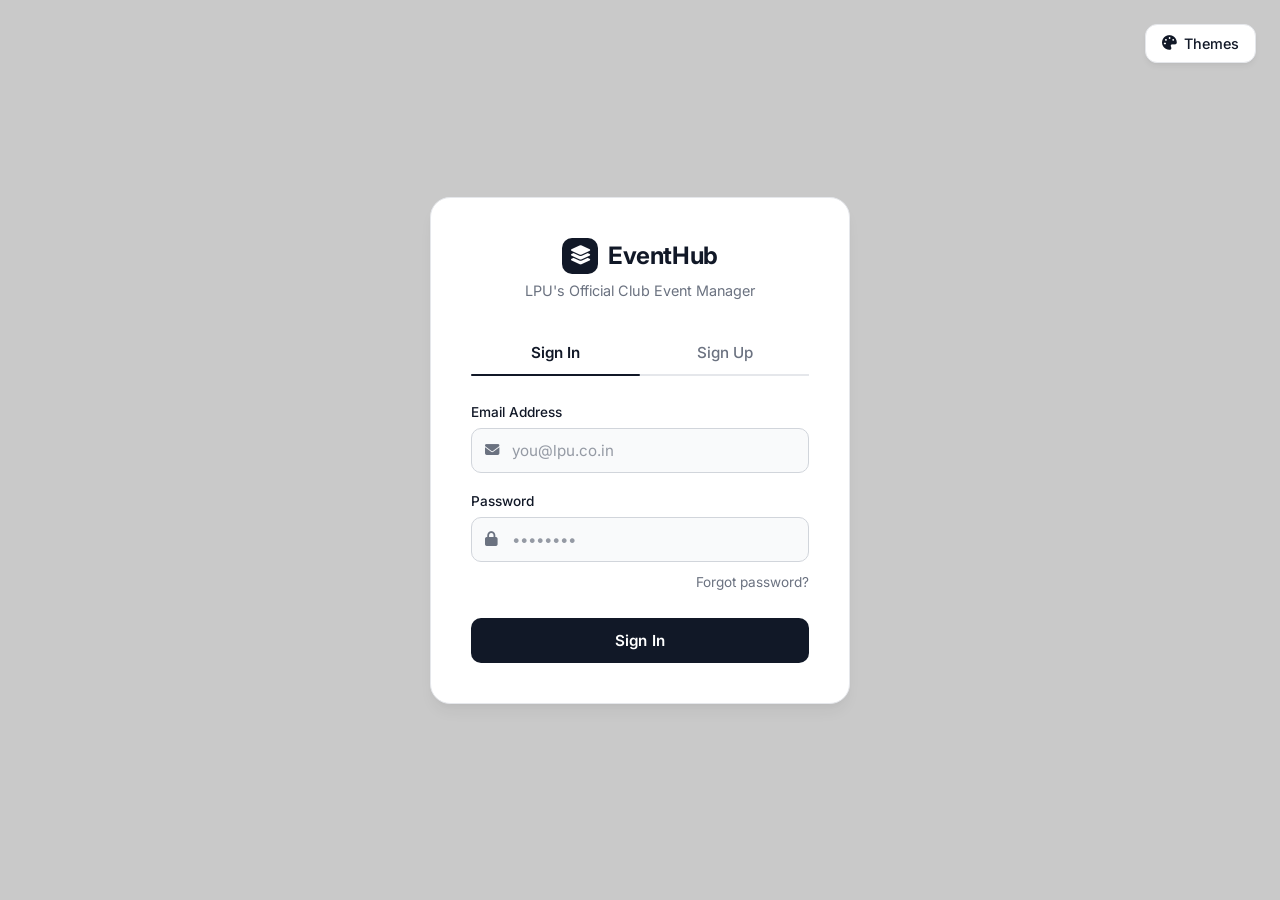
==== commit 4533ac59: "Updated the whole frontend" ====
--- a/frontend/index.html
+++ b/frontend/index.html
@@ -13,11 +13,17 @@
     <link rel="stylesheet" href="styles.css">
 </head>
 <body>
-    <!-- Theme Toggle Button -->
-    <button class="theme-toggle" id="theme-toggle" aria-label="Toggle theme">
-        <i class="fas fa-sun"></i>
-        <i class="fas fa-moon"></i>
+    <!-- THEME SELECTOR HTML -->
+    <button class="theme-selector" id="themeSelectorBtn">
+        <i class="fas fa-palette"></i> Themes
     </button>
+    <div class="theme-options" id="themeOptions">
+        <button class="theme-option active" data-theme="light">Minimalist Light</button>
+        <button class="theme-option" data-theme="dark" style="filter: invert(100%);">Deep Slate Dark</button>
+        <button class="theme-option" data-theme="ocean">Ocean Blue</button>
+        <button class="theme-option" data-theme="forest">Forest Green</button>
+        <button class="theme-option" data-theme="sunset">Sunset Orange</button>
+    </div>
 
     <div class="auth-container">
         <!-- Header -->
@@ -108,19 +114,56 @@
            FRONTEND UI LOGIC 
         --------------------------------------------------------- */
         const API_URL = "http://127.0.0.1:8000";
-        const themeToggle = document.getElementById('theme-toggle');
-        const html = document.documentElement;
-        
-        // Theme Persistence
-        const currentTheme = localStorage.getItem('theme') || 'light';
-        html.setAttribute('data-theme', currentTheme);
-
-        themeToggle.addEventListener('click', () => {
-            const theme = html.getAttribute('data-theme');
-            const newTheme = theme === 'light' ? 'dark' : 'light';
-            html.setAttribute('data-theme', newTheme);
-            localStorage.setItem('theme', newTheme);
-        });
+
+        const themeSelectorBtn = document.getElementById('themeSelectorBtn');
+        const themeOptions = document.getElementById('themeOptions');
+        const options = document.querySelectorAll('.theme-option');
+
+        // Load saved theme on page load
+        const savedTheme = localStorage.getItem('eventhub-theme') || 'light';
+        if (savedTheme !== 'light') {
+            document.documentElement.setAttribute('data-theme', savedTheme);
+        }
+        updateActiveOption(savedTheme);
+
+        // Toggle dropdown visibility
+        themeSelectorBtn.addEventListener('click', (e) => {
+            e.stopPropagation();
+            themeOptions.classList.toggle('active');
+        });
+
+        // Close dropdown when clicking outside
+        document.addEventListener('click', () => {
+            themeOptions.classList.remove('active');
+        });
+
+        // Prevent dropdown from closing when clicking inside it
+        themeOptions.addEventListener('click', (e) => e.stopPropagation());
+
+        // Handle theme selection
+        options.forEach(option => {
+            option.addEventListener('click', () => {
+                const theme = option.getAttribute('data-theme');
+                if (theme === 'light') {
+                    document.documentElement.removeAttribute('data-theme');
+                } else {
+                    document.documentElement.setAttribute('data-theme', theme);
+                }
+                localStorage.setItem('eventhub-theme', theme);
+                updateActiveOption(theme);
+                themeOptions.classList.remove('active');
+            });
+        });
+
+        function updateActiveOption(currentTheme) {
+            options.forEach(opt => {
+                if (opt.getAttribute('data-theme') === currentTheme) {
+                    opt.classList.add('active');
+                } else {
+                    opt.classList.remove('active');
+                }
+            });
+        }
 
         // Redirect if already logged in
         if (localStorage.getItem('token')) window.location.href = 'dashboard.html';
--- a/frontend/styles.css
+++ b/frontend/styles.css
@@ -0,0 +1,475 @@
+/* =========================================
+   SETUP AND VARIABLES
+   ========================================= */
+:root {
+    /* Light Theme (Minimalist Monochrome) */
+    --bg-color: #c9c9c9;
+    --card-bg: #ffffff;
+    --text-main: #111827;
+    --text-muted: #6b7280;
+    --border-color: #e5e7eb;
+    --input-bg: #f9fafb;
+    --input-border: #d1d5db;
+    --primary-color: #111827;
+    --primary-hover: #374151;
+    --btn-text: #ffffff;
+    --shadow-sm: 0 1px 2px 0 rgba(0, 0, 0, 0.05);
+    --shadow-md: 0 4px 6px -1px rgba(0, 0, 0, 0.05), 0 2px 4px -1px rgba(0, 0, 0, 0.03);
+    --shadow-lg: 0 10px 15px -3px rgba(0, 0, 0, 0.05), 0 4px 6px -2px rgba(0, 0, 0, 0.025);
+    --error-color: #ef4444;
+    --focus-ring: rgba(17, 24, 39, 0.1);
+}
+
+/* =========================================
+ADDITIONAL THEMES
+========================================= */
+[data-theme="ocean"] {
+    --bg-color: #8abfe2; --card-bg: #ffffff; --text-main: #0c4a6e; --text-muted: #0284c7;
+
+    --border-color: #bae6fd; --input-bg: #e0f2fe; --input-border: #7dd3fc;
+    --primary-color: #0284c7; --primary-hover: #0369a1; --btn-text: #ffffff;
+    --shadow-sm: 0 1px 2px 0 rgba(2, 132, 199, 0.05);
+    --shadow-md: 0 4px 6px -1px rgba(2, 132, 199, 0.1), 0 2px 4px -1px rgba(2, 132, 199, 0.06);
+    --shadow-lg: 0 10px 15px -3px rgba(2, 132, 199, 0.1), 0 4px 6px -2px rgba(2, 132, 199, 0.05);
+    --error-color: #ef4444; --focus-ring: rgba(2, 132, 199, 0.2);
+}
+
+[data-theme="forest"] {
+    --bg-color: #265a36; --card-bg: #ffffff; --text-main: #14532d; --text-muted: #16a34a;
+    --border-color: #bbf7d0; --input-bg: #dcfce7; --input-border: #86efac;
+    --primary-color: #16a34a; --primary-hover: #15803d; --btn-text: #ffffff;
+    --shadow-sm: 0 1px 2px 0 rgba(22, 163, 74, 0.05);
+    --shadow-md: 0 4px 6px -1px rgba(22, 163, 74, 0.1), 0 2px 4px -1px rgba(22, 163, 74, 0.06);
+    --shadow-lg: 0 10px 15px -3px rgba(22, 163, 74, 0.1), 0 4px 6px -2px rgba(22, 163, 74, 0.05);
+    --error-color: #ef4444; --focus-ring: rgba(22, 163, 74, 0.2);
+}
+
+[data-theme="sunset"] {
+    --bg-color: #6e5434; --card-bg: #ffffff; --text-main: #7c2d12; --text-muted: #ea580c;
+    --border-color: #fed7aa; --input-bg: #ffedd5; --input-border: #fdba74;
+    --primary-color: #ea580c; --primary-hover: #c2410c; --btn-text: #ffffff;
+    --shadow-sm: 0 1px 2px 0 rgba(234, 88, 12, 0.05);
+    --shadow-md: 0 4px 6px -1px rgba(234, 88, 12, 0.1), 0 2px 4px -1px rgba(234, 88, 12, 0.06);
+    --shadow-lg: 0 10px 15px -3px rgba(234, 88, 12, 0.1), 0 4px 6px -2px rgba(234, 88, 12, 0.05);
+    --error-color: #ef4444; --focus-ring: rgba(234, 88, 12, 0.2);
+}
+
+[data-theme="dark"] {
+    /* Dark Theme (Deep Slate) */
+    --bg-color: #0f172a; 
+    --card-bg: #1e293b; 
+    --text-main: #f8fafc;
+    --text-muted: #94a3b8;
+    --border-color: #334155;
+    --input-bg: #0f172a;
+    --input-border: #475569;
+    --primary-color: #f8fafc;
+    --primary-hover: #cbd5e1;
+    --btn-text: #0f172a;
+    --shadow-sm: 0 1px 2px 0 rgba(0, 0, 0, 0.2);
+    --shadow-md: 0 4px 6px -1px rgba(0, 0, 0, 0.3), 0 2px 4px -1px rgba(0, 0, 0, 0.2);
+    --shadow-lg: 0 10px 15px -3px rgba(0, 0, 0, 0.3), 0 4px 6px -2px rgba(0, 0, 0, 0.15);
+    --error-color: #f87171;
+    --focus-ring: rgba(248, 250, 252, 0.15);
+}
+
+/* =========================================
+   BASE & RESET
+   ========================================= */
+* { box-sizing: border-box; margin: 0; padding: 0; }
+
+body {
+    font-family: 'Inter', -apple-system, BlinkMacSystemFont, "Segoe UI", Roboto, Helvetica, Arial, sans-serif;
+    background-color: var(--bg-color);
+    color: var(--text-main);
+    display: flex;
+    justify-content: center;
+    align-items: center;
+    min-height: 100vh;
+    transition: background-color 0.4s ease, color 0.4s ease;
+    padding: 20px;
+    position: relative;
+    background-image: url('image2.gif');
+    background-blend-mode: screen;
+    background-repeat: no-repeat; 
+    background-position: center; 
+    background-size: cover;
+}
+
+
+/* =========================================
+THEME SELECTOR (Replaces .theme-toggle)
+========================================= */
+.theme-selector {
+    position: fixed;
+    top: 24px;
+    right: 24px;
+    background: var(--card-bg);
+    border: 1px solid var(--border-color);
+    color: var(--text-main);
+    padding: 10px 16px;
+    border-radius: 12px;
+    display: flex;
+    align-items: center;
+    gap: 8px;
+    cursor: pointer;
+    box-shadow: var(--shadow-md);
+    transition: all 0.3s cubic-bezier(0.4, 0, 0.2, 1);
+    z-index: 100;
+    font-size: 0.9rem;
+    font-family: inherit;
+    font-weight: 500;
+}
+.theme-selector:hover {
+    transform: translateY(-2px);
+    box-shadow: var(--shadow-lg);
+    border-color: var(--text-muted);
+}
+.theme-options {
+    position: fixed;
+    top: 80px;
+    right: 24px;
+    background: var(--card-bg);
+    border: 1px solid var(--border-color);
+    border-radius: 12px;
+    box-shadow: var(--shadow-lg);
+    padding: 8px;
+    display: none;
+    flex-direction: column;
+    gap: 4px;
+    z-index: 101;
+    min-width: 180px;
+}
+.theme-options.active {
+    display: flex;
+    animation: fadeSlideUp 0.3s ease forwards;
+}
+.theme-option {
+    padding: 10px 14px;
+    border: none;
+    background: none;
+    color: var(--text-main);
+    text-align: left;
+    border-radius: 8px;
+    cursor: pointer;
+    font-family: inherit;
+    font-size: 0.9rem;
+    transition: background 0.2s;
+}
+.theme-option:hover { background: var(--input-bg); }
+.theme-option.active {
+    background: var(--primary-color);
+    color: var(--btn-text);
+}
+
+/* =========================================
+   MAIN CONTAINER
+   ========================================= */
+.auth-container {
+    background-color: var(--card-bg);
+    width: 100%;
+    max-width: 420px;
+    padding: 40px;
+    border-radius: 20px;
+    border: 1px solid var(--border-color);
+    box-shadow: var(--shadow-lg);
+    position: relative;
+    transition: background-color 0.4s ease, border-color 0.4s ease, box-shadow 0.4s ease;
+}
+
+.auth-header { text-align: center; margin-bottom: 32px; }
+
+.logo {
+    display: flex;
+    align-items: center;
+    justify-content: center;
+    gap: 10px;
+    font-size: 1.5rem;
+    font-weight: 700;
+    color: var(--text-main);
+    margin-bottom: 8px;
+    letter-spacing: -0.02em;
+}
+
+.logo i {
+    font-size: 1.2rem;
+    background: var(--primary-color);
+    color: var(--btn-text);
+    width: 36px;
+    height: 36px;
+    border-radius: 10px;
+    display: flex;
+    align-items: center;
+    justify-content: center;
+    transition: all 0.4s ease;
+}
+
+.subtitle {
+    color: var(--text-muted);
+    font-size: 0.9rem;
+    font-weight: 400;
+    text-align: center;
+    margin-bottom: 24px;
+}
+
+/* =========================================
+   TABS & INDICATOR
+   ========================================= */
+.tabs-container { margin-bottom: 0; } 
+
+.tabs {
+    display: flex;
+    position: relative;
+    border-bottom: 2px solid var(--border-color);
+    margin-bottom: 28px;
+}
+
+/* Support both .tab-btn (index) and .tab (dashboard) */
+.tab-btn, .tab {
+    flex: 1;
+    background: none;
+    border: none;
+    padding: 12px 0;
+    font-size: 0.95rem;
+    font-weight: 500;
+    color: var(--text-muted);
+    cursor: pointer;
+    transition: color 0.3s ease;
+    position: relative;
+    z-index: 1;
+    font-family: inherit;
+    text-align: center;
+}
+
+.tab-btn:hover, .tab:hover { color: var(--text-main); }
+.tab-btn.active, .tab.active { color: var(--text-main); font-weight: 600; }
+
+.indicator {
+    position: absolute;
+    bottom: -2px;
+    height: 2px;
+    background-color: var(--text-main);
+    transition: all 0.4s cubic-bezier(0.4, 0, 0.2, 1);
+    border-radius: 4px;
+}
+
+/* =========================================
+   FORMS & ANIMATIONS
+   ========================================= */
+/* Hide forms by default */
+.form-view, form#login-form, form#signup-form {
+    display: none;
+}
+
+/* Show active forms with smooth animation */
+.form-view.active, form#login-form.active, form#signup-form.active {
+    display: block;
+    animation: fadeSlideUp 0.4s cubic-bezier(0.4, 0, 0.2, 1) forwards;
+}
+
+/* Fallback for dashboard's .hidden class */
+.hidden { display: none !important; }
+
+@keyframes fadeSlideUp {
+    from { opacity: 0; transform: translateY(12px); }
+    to { opacity: 1; transform: translateY(0); }
+}
+
+/* Support both .input-group (index) and .form-group (dashboard) */
+.input-group, .form-group { margin-bottom: 20px; }
+
+.input-group label, .form-group label {
+    display: block;
+    font-size: 0.85rem;
+    font-weight: 500;
+    margin-bottom: 8px;
+    color: var(--text-main);
+    transition: color 0.3s ease;
+}
+
+.input-wrapper {
+    position: relative;
+    display: flex;
+    align-items: center;
+}
+
+.input-icon {
+    position: absolute;
+    left: 14px;
+    color: var(--text-muted);
+    font-size: 0.9rem;
+    pointer-events: none;
+    transition: color 0.3s ease;
+}
+
+.input-group input, .input-group select,
+.form-group input, .form-group select {
+    width: 100%;
+    padding: 12px 14px;
+    border: 1.5px solid var(--input-border);
+    border-radius: 10px;
+    font-size: 0.95rem;
+    font-family: inherit;
+    box-sizing: border-box;
+    background-color: var(--input-bg);
+    color: var(--text-main);
+    transition: all 0.3s cubic-bezier(0.4, 0, 0.2, 1);
+    appearance: none;
+    -webkit-appearance: none;
+}
+
+/* Add left padding if inside an input-wrapper (index.html style) */
+.input-wrapper input, .input-wrapper select {
+    padding-left: 40px;
+}
+
+/* Custom Dropdown Arrow */
+.input-group select, .form-group select {
+    background-image: url("data:image/svg+xml;charset=UTF-8,%3csvg xmlns='http://www.w3.org/2000/svg' viewBox='0 0 24 24' fill='none' stroke='%236b7280' stroke-width='2' stroke-linecap='round' stroke-linejoin='round'%3e%3cpolyline points='6 9 12 15 18 9'%3e%3c/polyline%3e%3c/svg%3e");
+    background-repeat: no-repeat;
+    background-position: right 14px center;
+    background-size: 16px;
+    padding-right: 40px;
+}
+
+.input-group input::placeholder, .form-group input::placeholder {
+    color: var(--text-muted);
+    opacity: 0.7;
+}
+
+.input-group input:focus, .input-group select:focus,
+.form-group input:focus, .form-group select:focus {
+    outline: none;
+    border-color: var(--text-main);
+    background-color: var(--card-bg);
+    box-shadow: 0 0 0 4px var(--focus-ring);
+}
+
+.input-wrapper:focus-within .input-icon {
+    color: var(--text-main);
+}
+
+/* =========================================
+   ERROR MESSAGES
+   ========================================= */
+.error-msg {
+    color: var(--error-color);
+    font-size: 0.85rem;
+    margin-bottom: 16px;
+    padding: 10px;
+    background: rgba(239, 68, 68, 0.08);
+    border-radius: 8px;
+    text-align: center;
+    display: none; /* Hidden by default */
+    border: 1px solid rgba(239, 68, 68, 0.2);
+}
+
+/* Show error when JS populates it */
+.error-msg:not(:empty) {
+    display: block;
+    animation: shake 0.4s ease;
+}
+
+@keyframes shake {
+    0%, 100% { transform: translateX(0); }
+    20%, 60% { transform: translateX(-5px); }
+    40%, 80% { transform: translateX(5px); }
+}
+
+/* =========================================
+   BUTTONS & LINKS
+   ========================================= */
+/* Support both .submit-btn (index) and .btn (dashboard) */
+.submit-btn, .btn {
+    width: 100%;
+    padding: 13px;
+    background-color: var(--primary-color);
+    color: var(--btn-text);
+    border: none;
+    border-radius: 10px;
+    font-size: 0.95rem;
+    font-weight: 600;
+    font-family: inherit;
+    cursor: pointer;
+    transition: all 0.3s cubic-bezier(0.4, 0, 0.2, 1);
+    margin-top: 8px;
+    position: relative;
+    overflow: hidden;
+    letter-spacing: 0.01em;
+}
+
+/* Button Ripple Effect */
+.submit-btn::after, .btn::after {
+    content: '';
+    position: absolute;
+    top: 50%;
+    left: 50%;
+    width: 0;
+    height: 0;
+    background: rgba(255, 255, 255, 0.15);
+    border-radius: 50%;
+    transform: translate(-50%, -50%);
+    transition: width 0.6s ease, height 0.6s ease;
+}
+
+.submit-btn:active::after, .btn:active::after {
+    width: 300px;
+    height: 300px;
+}
+
+.submit-btn:hover, .btn:hover {
+    background-color: var(--primary-hover);
+    transform: translateY(-1px);
+    box-shadow: 0 4px 12px rgba(0, 0, 0, 0.08);
+}
+
+.submit-btn:active, .btn:active { transform: translateY(0); }
+
+.alt-action {
+    display: block;
+    text-align: right;
+    margin-top: -8px;
+    margin-bottom: 20px;
+    font-size: 0.85rem;
+    color: var(--text-muted);
+    text-decoration: none;
+    transition: color 0.3s ease;
+}
+
+.alt-action:hover {
+    color: var(--text-main);
+    text-decoration: underline;
+}
+
+/* =========================================
+RESPONSIVE MEDIA QUERIES
+========================================= */
+@media (max-width: 480px) {
+    .auth-container { padding: 28px 24px; border-radius: 16px; }
+    .theme-selector { top: 16px; right: 16px; padding: 8px 12px; font-size: 0.85rem; }
+    .theme-options { top: 64px; right: 16px; }
+    .logo { font-size: 1.3rem; gap: 8px; }
+    .logo i { width: 32px; height: 32px; border-radius: 8px; font-size: 1rem; }
+    .subtitle { font-size: 0.85rem; margin-bottom: 20px; }
+    .tabs { margin-bottom: 24px; }
+    .tab-btn, .tab { font-size: 0.9rem; padding: 10px 0; }
+    .submit-btn, .btn { padding: 12px; font-size: 0.9rem; }
+}
+
+
+
+
+
+
+
+
+
+
+
+
+
+
+
+
+
+
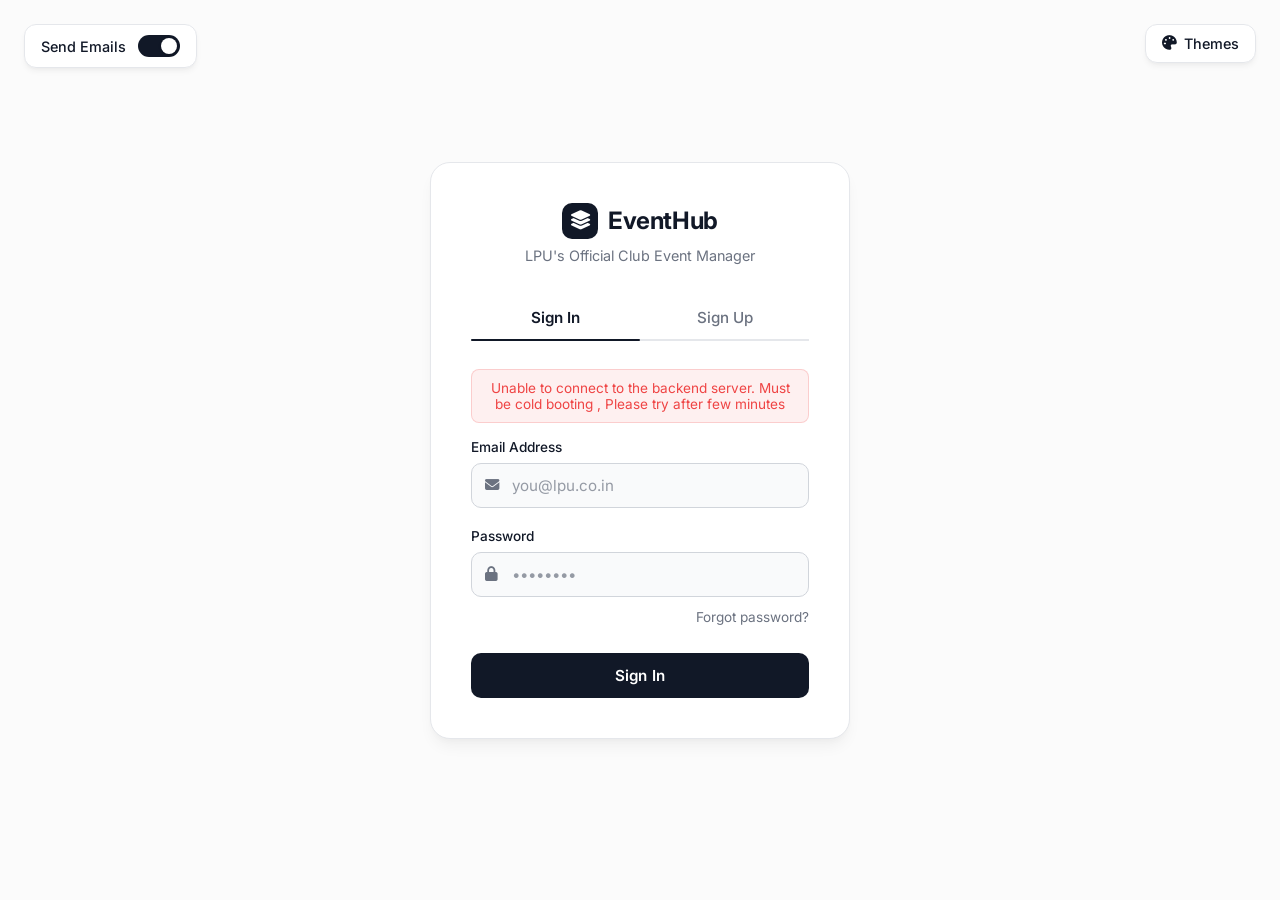
==== commit ef7b9b53: "changing file structure of frontend connected all the files appropriately and now all the similar co" ====
--- a/frontend/index.html
+++ b/frontend/index.html
@@ -10,9 +10,17 @@
     <link rel="preconnect" href="https://fonts.googleapis.com">
     <link rel="preconnect" href="https://fonts.gstatic.com" crossorigin>
     <link href="https://fonts.googleapis.com/css2?family=Inter:wght@400;500;600;700&display=swap" rel="stylesheet">
-    <link rel="stylesheet" href="styles.css">
+    <link href="index.css" rel="stylesheet">
 </head>
 <body>
+    <!-- EMAIL TOGGLE -->
+    <div class="email-toggle-container">
+        <span class="toggle-label">Send Emails</span>
+        <label class="switch">
+            <input type="checkbox" id="emailToggleBtn">
+            <span class="slider round"></span>
+        </label>
+    </div>
     <!-- THEME SELECTOR HTML -->
     <button class="theme-selector" id="themeSelectorBtn">
         <i class="fas fa-palette"></i> Themes
@@ -109,182 +117,70 @@
         </form>
     </div>
 
-    <script>
-        /* ---------------------------------------------------------
-           FRONTEND UI LOGIC 
-        --------------------------------------------------------- */
-        const API_URL = "http://127.0.0.1:8000";
+    <!-- Forgot Password Overlay -->
+    <div id="forgot-overlay" class="otp-overlay hidden">
+        <div class="otp-modal">
+            <h2 id="forgot-title">Reset Password</h2>
+            <p class="subtitle" id="forgot-subtitle">Enter your email to receive a reset code.</p>
+            
+            <div id="forgot-error-message" class="error-msg"></div>
+            
+            <!-- Step 1: Email -->
+            <div id="forgot-step1">
+                <div class="input-group" style="text-align: left;">
+                    <label for="forgot-email">Email Address</label>
+                    <div class="input-wrapper">
+                        <i class="fas fa-envelope input-icon"></i>
+                        <input type="email" id="forgot-email" placeholder="you@lpu.co.in" required>
+                    </div>
+                </div>
+                <button type="button" class="submit-btn" onclick="sendForgotOtp()">Send OTP</button>
+            </div>
 
-        const themeSelectorBtn = document.getElementById('themeSelectorBtn');
-        const themeOptions = document.getElementById('themeOptions');
-        const options = document.querySelectorAll('.theme-option');
+            <!-- Step 2: OTP & New Password -->
+            <div id="forgot-step2" style="display: none;">
+                <div class="input-group" style="text-align: left;">
+                    <label for="forgot-otp">Enter OTP</label>
+                    <div class="input-wrapper">
+                        <i class="fas fa-key input-icon"></i>
+                        <input type="text" id="forgot-otp" placeholder="123456" maxlength="6" required>
+                    </div>
+                </div>
+                <div class="input-group" style="text-align: left;">
+                    <label for="forgot-new-password">New Password</label>
+                    <div class="input-wrapper">
+                        <i class="fas fa-lock input-icon"></i>
+                        <input type="password" id="forgot-new-password" placeholder="Min 6 characters" required>
+                    </div>
+                </div>
+                <button type="button" class="submit-btn" onclick="resetPassword()">Reset Password</button>
+            </div>
 
-        // Load saved theme on page load
-        const savedTheme = localStorage.getItem('eventhub-theme') || 'light';
-        if (savedTheme !== 'light') {
-            document.documentElement.setAttribute('data-theme', savedTheme);
-        }
-        updateActiveOption(savedTheme);
+            <button type="button" class="alt-action" style="text-align: center; margin-top: 16px; display: block; cursor: pointer; background: none; border: none; font-family: inherit;" onclick="closeForgotOverlay()">Cancel</button>
+        </div>
+    </div>
 
-        // Toggle dropdown visibility
-        themeSelectorBtn.addEventListener('click', (e) => {
-            e.stopPropagation();
-            themeOptions.classList.toggle('active');
-        });
+    <!-- OTP Verification Overlay -->
+    <div id="otp-overlay" class="otp-overlay hidden">
+        <div class="otp-modal">
+            <h2>Verify Your Email</h2>
+            <p class="subtitle">We've sent a 6-digit OTP to your email address.</p>
+            
+            <!-- Specific Error Container for OTP -->
+            <div id="otp-error-message" class="error-msg"></div>
+            
+            <div class="input-group" style="text-align: left;">
+                <label for="otp-input">Enter OTP</label>
+                <div class="input-wrapper">
+                    <i class="fas fa-key input-icon"></i>
+                    <input type="text" id="otp-input" placeholder="123456" maxlength="6" required>
+                </div>
+            </div>
+            <button type="button" class="submit-btn" onclick="verifyOtp()">Verify & Activate</button>
+            <button type="button" class="alt-action" style="text-align: center; margin-top: 16px; display: block; cursor: pointer; background: none; border: none; font-family: inherit;" onclick="closeOtpOverlay()">Cancel</button>
+        </div>
+    </div>
 
-        // Close dropdown when clicking outside
-        document.addEventListener('click', () => {
-            themeOptions.classList.remove('active');
-        });
-
-        // Prevent dropdown from closing when clicking inside it
-        themeOptions.addEventListener('click', (e) => e.stopPropagation());
-
-        // Handle theme selection
-        options.forEach(option => {
-            option.addEventListener('click', () => {
-                const theme = option.getAttribute('data-theme');
-                if (theme === 'light') {
-                    document.documentElement.removeAttribute('data-theme');
-                } else {
-                    document.documentElement.setAttribute('data-theme', theme);
-                }
-                localStorage.setItem('eventhub-theme', theme);
-                updateActiveOption(theme);
-                themeOptions.classList.remove('active');
-            });
-        });
-
-        function updateActiveOption(currentTheme) {
-            options.forEach(opt => {
-                if (opt.getAttribute('data-theme') === currentTheme) {
-                    opt.classList.add('active');
-                } else {
-                    opt.classList.remove('active');
-                }
-            });
-        }
-
-        // Redirect if already logged in
-        if (localStorage.getItem('token')) window.location.href = 'dashboard.html';
-
-        // Form Submission Wrappers
-        function handleLogin(event) {
-            event.preventDefault();
-            login();
-        }
-
-        function handleSignup(event) {
-            event.preventDefault();
-            signup();
-        }
-
-        // Tab Switching & Indicator Animation
-        function switchTab(tabName) {
-            const tabs = document.querySelectorAll('.tab-btn');
-            const forms = document.querySelectorAll('.form-view');
-            const indicator = document.querySelector('.indicator');
-            
-            // Clear errors via text content (relies on CSS :not(:empty))
-            document.querySelectorAll('.error-msg').forEach(el => el.textContent = '');
-
-            tabs.forEach(tab => {
-                if (tab.dataset.tab === tabName) {
-                    tab.classList.add('active');
-                    indicator.style.width = `${tab.offsetWidth}px`;
-                    indicator.style.left = `${tab.offsetLeft}px`;
-                } else {
-                    tab.classList.remove('active');
-                }
-            });
-
-            forms.forEach(form => {
-                form.classList.toggle('active', form.id === `${tabName}-form`);
-            });
-        }
-
-        // Initialize Indicator Position on Load & Resize
-        const updateIndicator = () => {
-            const activeTab = document.querySelector('.tab-btn.active');
-            const indicator = document.querySelector('.indicator');
-            if(activeTab && indicator) {
-                indicator.style.width = `${activeTab.offsetWidth}px`;
-                indicator.style.left = `${activeTab.offsetLeft}px`;
-            }
-        };
-        
-        window.addEventListener('load', updateIndicator);
-        window.addEventListener('resize', updateIndicator);
-
-        window.addEventListener('DOMContentLoaded', () => {
-            document.getElementById('signup-form').addEventListener('input', () => {
-                document.getElementById('signup-error-message').textContent = '';
-            });
-            document.getElementById('login-form').addEventListener('input', () => {
-                document.getElementById('login-error-message').textContent = '';
-            });
-        });
-
-        function showError(elementId, message) {
-            document.getElementById(elementId).textContent = message;
-        }
-
-        /* ---------------------------------------------------------
-           BACKEND LOGIC  
-        --------------------------------------------------------- */
-        
-        async function login() {
-            const email = document.getElementById('login-email').value.trim();
-            const password = document.getElementById('login-password').value.trim();
-            
-            if (!email || !password) return showError('login-error-message', 'Please enter your email and password.');
-
-            try {
-                const res = await fetch(`${API_URL}/api/auth/login`, {
-                    method: 'POST',
-                    headers: {'Content-Type': 'application/json'},
-                    body: JSON.stringify({ email, password })
-                });
-
-                const data = await res.json();
-                if (res.ok) {
-                    localStorage.setItem('token', data.access_token);
-                    window.location.href = 'dashboard.html';
-                } else {
-                    showError('login-error-message', data.detail || "Incorrect email or password.");
-                }
-            } catch (error) {
-                showError('login-error-message', 'Unable to connect to the backend server.');
-            }
-        }
-
-        async function signup() {
-            const name = document.getElementById('signup-name').value.trim();
-            const email = document.getElementById('signup-email').value.trim();
-            const password = document.getElementById('signup-password').value.trim();
-            const role = document.getElementById('signup-role').value.trim();
-            
-            if (!name || !email || !password || !role) return showError('signup-error-message', 'Please enter all the details.');
-            if (password.length < 6) return showError('signup-error-message', 'Password must be at least 6 characters.');
-
-            try {
-                const res = await fetch(`${API_URL}/api/auth/register`, {
-                    method: 'POST',
-                    headers: {'Content-Type': 'application/json'},
-                    body: JSON.stringify({ name, email, password, role })
-                });
-
-                const data = await res.json();
-                if (res.ok) {
-                    localStorage.setItem('token', data.access_token);
-                    window.location.href = 'dashboard.html';
-                } else {
-                    showError('signup-error-message', data.detail || "Signup failed.");
-                }
-            } catch (error) {
-                showError('signup-error-message', 'Unable to connect to the backend server.');
-            }
-        }
-    </script>
+    <script src="index.js"></script>
 </body>
 </html>
--- a/frontend/index.css
+++ b/frontend/index.css
@@ -0,0 +1,567 @@
+/* =========================================
+   SETUP AND VARIABLES
+   ========================================= */
+:root {
+    /* Light Theme (Minimalist Monochrome) */
+    --bg-color: #fbfbfb;
+    --card-bg: #ffffff;
+    --text-main: #111827;
+    --text-muted: #6b7280;
+    --border-color: #e5e7eb;
+    --input-bg: #f9fafb;
+    --input-border: #d1d5db;
+    --primary-color: #111827;
+    --primary-hover: #374151;
+    --btn-text: #ffffff;
+    --shadow-sm: 0 1px 2px 0 rgba(0, 0, 0, 0.05);
+    --shadow-md: 0 4px 6px -1px rgba(0, 0, 0, 0.05), 0 2px 4px -1px rgba(0, 0, 0, 0.03);
+    --shadow-lg: 0 10px 15px -3px rgba(0, 0, 0, 0.05), 0 4px 6px -2px rgba(0, 0, 0, 0.025);
+    --error-color: #ef4444;
+    --focus-ring: rgba(17, 24, 39, 0.1);
+}
+
+/* =========================================
+ADDITIONAL THEMES
+========================================= */
+
+
+[data-theme="ocean"] {
+    --bg-color: #f0f9ff; --card-bg: #ffffff; --text-main: #0c4a6e; --text-muted: #0284c7;
+
+    --border-color: #bae6fd; --input-bg: #e0f2fe; --input-border: #7dd3fc;
+    --primary-color: #0284c7; --primary-hover: #0369a1; --btn-text: #ffffff;
+    --shadow-sm: 0 1px 2px 0 rgba(2, 132, 199, 0.05);
+    --shadow-md: 0 4px 6px -1px rgba(2, 132, 199, 0.1), 0 2px 4px -1px rgba(2, 132, 199, 0.06);
+    --shadow-lg: 0 10px 15px -3px rgba(2, 132, 199, 0.1), 0 4px 6px -2px rgba(2, 132, 199, 0.05);
+    --error-color: #ef4444; --focus-ring: rgba(2, 132, 199, 0.2);
+}
+
+[data-theme="forest"] {
+    --bg-color: #f0fdf4; --card-bg: #ffffff; --text-main: #14532d; --text-muted: #16a34a;
+    --border-color: #bbf7d0; --input-bg: #dcfce7; --input-border: #86efac;
+    --primary-color: #16a34a; --primary-hover: #15803d; --btn-text: #ffffff;
+    --shadow-sm: 0 1px 2px 0 rgba(22, 163, 74, 0.05);
+    --shadow-md: 0 4px 6px -1px rgba(22, 163, 74, 0.1), 0 2px 4px -1px rgba(22, 163, 74, 0.06);
+    --shadow-lg: 0 10px 15px -3px rgba(22, 163, 74, 0.1), 0 4px 6px -2px rgba(22, 163, 74, 0.05);
+    --error-color: #ef4444; --focus-ring: rgba(22, 163, 74, 0.2);
+}
+
+[data-theme="sunset"] {
+    --bg-color: #fff7ed; --card-bg: #ffffff; --text-main: #7c2d12; --text-muted: #ea580c;
+    --border-color: #fed7aa; --input-bg: #ffedd5; --input-border: #fdba74;
+    --primary-color: #ea580c; --primary-hover: #c2410c; --btn-text: #ffffff;
+    --shadow-sm: 0 1px 2px 0 rgba(234, 88, 12, 0.05);
+    --shadow-md: 0 4px 6px -1px rgba(234, 88, 12, 0.1), 0 2px 4px -1px rgba(234, 88, 12, 0.06);
+    --shadow-lg: 0 10px 15px -3px rgba(234, 88, 12, 0.1), 0 4px 6px -2px rgba(234, 88, 12, 0.05);
+    --error-color: #ef4444; --focus-ring: rgba(234, 88, 12, 0.2);
+}
+
+[data-theme="dark"] {
+    /* Dark Theme (Deep Slate) */
+    --bg-color: #0f172a; 
+    --card-bg: #1e293b; 
+    --text-main: #f8fafc;
+    --text-muted: #94a3b8;
+    --border-color: #334155;
+    --input-bg: #0f172a;
+    --input-border: #475569;
+    --primary-color: #f8fafc;
+    --primary-hover: #cbd5e1;
+    --btn-text: #0f172a;
+    --shadow-sm: 0 1px 2px 0 rgba(0, 0, 0, 0.2);
+    --shadow-md: 0 4px 6px -1px rgba(0, 0, 0, 0.3), 0 2px 4px -1px rgba(0, 0, 0, 0.2);
+    --shadow-lg: 0 10px 15px -3px rgba(0, 0, 0, 0.3), 0 4px 6px -2px rgba(0, 0, 0, 0.15);
+    --error-color: #f87171;
+    --focus-ring: rgba(248, 250, 252, 0.15);
+}
+
+/* =========================================
+   BASE & RESET
+   ========================================= */
+* { box-sizing: border-box; margin: 0; padding: 0; }
+
+body {
+    font-family: 'Inter', -apple-system, BlinkMacSystemFont, "Segoe UI", Roboto, Helvetica, Arial, sans-serif;
+    background-color: var(--bg-color);
+    color: var(--text-main);
+    display: flex;
+    justify-content: center;
+    align-items: center;
+    min-height: 100vh;
+    transition: background-color 0.4s ease, color 0.4s ease;
+    padding: 20px;
+    position: relative;
+}
+
+/* --- FLOATING EMAIL TOGGLE (Matches Theme Selector exactly) --- */
+.email-toggle-container {
+    position: fixed;
+    top: 24px;
+    left: 24px;
+    background: var(--card-bg);
+    border: 1px solid var(--border-color);
+    color: var(--text-main);
+    padding: 10px 16px;
+    border-radius: 12px;
+    display: flex;
+    align-items: center;
+    gap: 12px;
+    cursor: pointer;
+    box-shadow: var(--shadow-md);
+    transition: all 0.3s cubic-bezier(0.4, 0, 0.2, 1);
+    z-index: 100;
+    font-size: 0.9rem;
+    font-family: inherit;
+    font-weight: 500;
+}
+.email-toggle-container:hover {
+    transform: translateY(-2px);
+    box-shadow: var(--shadow-lg);
+    border-color: var(--text-muted);
+}
+
+.toggle-label { 
+    font-size: 0.9rem; 
+    font-weight: 500; 
+    user-select: none; 
+    color: var(--text-main);
+}
+
+/* Switch styling updated to use your theme variables */
+.switch { position: relative; display: inline-block; width: 42px; height: 22px; }
+.switch input { opacity: 0; width: 0; height: 0; }
+.slider { 
+    position: absolute; cursor: pointer; top: 0; left: 0; right: 0; bottom: 0; 
+    background-color: var(--input-border); 
+    transition: .4s; border-radius: 22px; 
+}
+.slider:before { 
+    position: absolute; content: ""; height: 16px; width: 16px; left: 3px; bottom: 3px; 
+    background-color: var(--card-bg); 
+    transition: .4s; border-radius: 50%; 
+    box-shadow: 0 1px 3px rgba(0,0,0,0.2); 
+}
+input:checked + .slider { background-color: var(--primary-color); }
+input:checked + .slider:before { transform: translateX(20px); }
+
+
+
+
+
+/* =========================================
+THEME SELECTOR (Replaces .theme-toggle)
+========================================= */
+.theme-selector {
+    position: fixed;
+    top: 24px;
+    right: 24px;
+    background: var(--card-bg);
+    border: 1px solid var(--border-color);
+    color: var(--text-main);
+    padding: 10px 16px;
+    border-radius: 12px;
+    display: flex;
+    align-items: center;
+    gap: 8px;
+    cursor: pointer;
+    box-shadow: var(--shadow-md);
+    transition: all 0.3s cubic-bezier(0.4, 0, 0.2, 1);
+    z-index: 100;
+    font-size: 0.9rem;
+    font-family: inherit;
+    font-weight: 500;
+}
+.theme-selector:hover {
+    transform: translateY(-2px);
+    box-shadow: var(--shadow-lg);
+    border-color: var(--text-muted);
+}
+.theme-options {
+    position: fixed;
+    top: 80px;
+    right: 24px;
+    background: var(--card-bg);
+    border: 1px solid var(--border-color);
+    border-radius: 12px;
+    box-shadow: var(--shadow-lg);
+    padding: 8px;
+    display: none;
+    flex-direction: column;
+    gap: 4px;
+    z-index: 101;
+    min-width: 180px;
+}
+.theme-options.active {
+    display: flex;
+    animation: fadeSlideUp 0.3s ease forwards;
+}
+.theme-option {
+    padding: 10px 14px;
+    border: none;
+    background: none;
+    color: var(--text-main);
+    text-align: left;
+    border-radius: 8px;
+    cursor: pointer;
+    font-family: inherit;
+    font-size: 0.9rem;
+    transition: background 0.2s;
+}
+.theme-option:hover { background: var(--input-bg); }
+.theme-option.active {
+    background: var(--primary-color);
+    color: var(--btn-text);
+}
+
+/* =========================================
+   MAIN CONTAINER
+   ========================================= */
+.auth-container {
+    background-color: var(--card-bg);
+    width: 100%;
+    max-width: 420px;
+    padding: 40px;
+    border-radius: 20px;
+    border: 1px solid var(--border-color);
+    box-shadow: var(--shadow-lg);
+    position: relative;
+    transition: background-color 0.4s ease, border-color 0.4s ease, box-shadow 0.4s ease;
+}
+
+.auth-header { text-align: center; margin-bottom: 32px; }
+
+.logo {
+    display: flex;
+    align-items: center;
+    justify-content: center;
+    gap: 10px;
+    font-size: 1.5rem;
+    font-weight: 700;
+    color: var(--text-main);
+    margin-bottom: 8px;
+    letter-spacing: -0.02em;
+}
+
+.logo i {
+    font-size: 1.2rem;
+    background: var(--primary-color);
+    color: var(--btn-text);
+    width: 36px;
+    height: 36px;
+    border-radius: 10px;
+    display: flex;
+    align-items: center;
+    justify-content: center;
+    transition: all 0.4s ease;
+}
+
+.subtitle {
+    color: var(--text-muted);
+    font-size: 0.9rem;
+    font-weight: 400;
+    text-align: center;
+    margin-bottom: 24px;
+}
+
+/* =========================================
+   TABS & INDICATOR
+   ========================================= */
+.tabs-container { margin-bottom: 0; } 
+
+.tabs {
+    display: flex;
+    position: relative;
+    border-bottom: 2px solid var(--border-color);
+    margin-bottom: 28px;
+}
+
+/* Support both .tab-btn (index) and .tab (dashboard) */
+.tab-btn, .tab {
+    flex: 1;
+    background: none;
+    border: none;
+    padding: 12px 0;
+    font-size: 0.95rem;
+    font-weight: 500;
+    color: var(--text-muted);
+    cursor: pointer;
+    transition: color 0.3s ease;
+    position: relative;
+    z-index: 1;
+    font-family: inherit;
+    text-align: center;
+}
+
+.tab-btn:hover, .tab:hover { color: var(--text-main); }
+.tab-btn.active, .tab.active { color: var(--text-main); font-weight: 600; }
+
+.indicator {
+    position: absolute;
+    bottom: -2px;
+    height: 2px;
+    background-color: var(--text-main);
+    transition: all 0.4s cubic-bezier(0.4, 0, 0.2, 1);
+    border-radius: 4px;
+}
+
+/* =========================================
+   FORMS & ANIMATIONS
+   ========================================= */
+/* Hide forms by default */
+.form-view, form#login-form, form#signup-form {
+    display: none;
+}
+
+/* Show active forms with smooth animation */
+.form-view.active, form#login-form.active, form#signup-form.active {
+    display: block;
+    animation: fadeSlideUp 0.4s cubic-bezier(0.4, 0, 0.2, 1) forwards;
+}
+
+/* Fallback for dashboard's .hidden class */
+.hidden { display: none !important; }
+
+@keyframes fadeSlideUp {
+    from { opacity: 0; transform: translateY(12px); }
+    to { opacity: 1; transform: translateY(0); }
+}
+
+/* Support both .input-group (index) and .form-group (dashboard) */
+.input-group, .form-group { margin-bottom: 20px; }
+
+.input-group label, .form-group label {
+    display: block;
+    font-size: 0.85rem;
+    font-weight: 500;
+    margin-bottom: 8px;
+    color: var(--text-main);
+    transition: color 0.3s ease;
+}
+
+.input-wrapper {
+    position: relative;
+    display: flex;
+    align-items: center;
+}
+
+.input-icon {
+    position: absolute;
+    left: 14px;
+    color: var(--text-muted);
+    font-size: 0.9rem;
+    pointer-events: none;
+    transition: color 0.3s ease;
+}
+
+.input-group input, .input-group select,
+.form-group input, .form-group select {
+    width: 100%;
+    padding: 12px 14px;
+    border: 1.5px solid var(--input-border);
+    border-radius: 10px;
+    font-size: 0.95rem;
+    font-family: inherit;
+    box-sizing: border-box;
+    background-color: var(--input-bg);
+    color: var(--text-main);
+    transition: all 0.3s cubic-bezier(0.4, 0, 0.2, 1);
+    appearance: none;
+    -webkit-appearance: none;
+}
+
+/* Add left padding if inside an input-wrapper (index.html style) */
+.input-wrapper input, .input-wrapper select {
+    padding-left: 40px;
+}
+
+/* Custom Dropdown Arrow */
+.input-group select, .form-group select {
+    background-image: url("data:image/svg+xml;charset=UTF-8,%3csvg xmlns='http://www.w3.org/2000/svg' viewBox='0 0 24 24' fill='none' stroke='%236b7280' stroke-width='2' stroke-linecap='round' stroke-linejoin='round'%3e%3cpolyline points='6 9 12 15 18 9'%3e%3c/polyline%3e%3c/svg%3e");
+    background-repeat: no-repeat;
+    background-position: right 14px center;
+    background-size: 16px;
+    padding-right: 40px;
+}
+
+.input-group input::placeholder, .form-group input::placeholder {
+    color: var(--text-muted);
+    opacity: 0.7;
+}
+
+.input-group input:focus, .input-group select:focus,
+.form-group input:focus, .form-group select:focus {
+    outline: none;
+    border-color: var(--text-main);
+    background-color: var(--card-bg);
+    box-shadow: 0 0 0 4px var(--focus-ring);
+}
+
+.input-wrapper:focus-within .input-icon {
+    color: var(--text-main);
+}
+
+/* =========================================
+   ERROR MESSAGES
+   ========================================= */
+.error-msg {
+    color: var(--error-color);
+    font-size: 0.85rem;
+    margin-bottom: 16px;
+    padding: 10px;
+    background: rgba(239, 68, 68, 0.08);
+    border-radius: 8px;
+    text-align: center;
+    display: none; /* Hidden by default */
+    border: 1px solid rgba(239, 68, 68, 0.2);
+}
+
+/* Show error when JS populates it */
+.error-msg:not(:empty) {
+    display: block;
+    animation: shake 0.4s ease;
+}
+
+@keyframes shake {
+    0%, 100% { transform: translateX(0); }
+    20%, 60% { transform: translateX(-5px); }
+    40%, 80% { transform: translateX(5px); }
+}
+
+/* =========================================
+   BUTTONS & LINKS
+   ========================================= */
+/* Support both .submit-btn (index) and .btn (dashboard) */
+.submit-btn, .btn {
+    width: 100%;
+    padding: 13px;
+    background-color: var(--primary-color);
+    color: var(--btn-text);
+    border: none;
+    border-radius: 10px;
+    font-size: 0.95rem;
+    font-weight: 600;
+    font-family: inherit;
+    cursor: pointer;
+    transition: all 0.3s cubic-bezier(0.4, 0, 0.2, 1);
+    margin-top: 8px;
+    position: relative;
+    overflow: hidden;
+    letter-spacing: 0.01em;
+}
+
+/* Button Ripple Effect */
+.submit-btn::after, .btn::after {
+    content: '';
+    position: absolute;
+    top: 50%;
+    left: 50%;
+    width: 0;
+    height: 0;
+    background: rgba(255, 255, 255, 0.15);
+    border-radius: 50%;
+    transform: translate(-50%, -50%);
+    transition: width 0.6s ease, height 0.6s ease;
+}
+
+.submit-btn:active::after, .btn:active::after {
+    width: 300px;
+    height: 300px;
+}
+
+.submit-btn:hover, .btn:hover {
+    background-color: var(--primary-hover);
+    transform: translateY(-1px);
+    box-shadow: 0 4px 12px rgba(0, 0, 0, 0.08);
+}
+
+.submit-btn:active, .btn:active { transform: translateY(0); }
+
+.alt-action {
+    display: block;
+    text-align: right;
+    margin-top: -8px;
+    margin-bottom: 20px;
+    font-size: 0.85rem;
+    color: var(--text-muted);
+    text-decoration: none;
+    transition: color 0.3s ease;
+}
+
+.alt-action:hover {
+    color: var(--text-main);
+    text-decoration: underline;
+}
+
+
+/* =========================================
+   OTP OVERLAY & MODAL
+   ========================================= */
+.otp-overlay {
+    position: fixed;
+    top: 0;
+    left: 0;
+    width: 100%;
+    height: 100%;
+    background: rgba(0, 0, 0, 0.6);
+    backdrop-filter: blur(5px);
+    display: flex;
+    justify-content: center;
+    align-items: center;
+    z-index: 1000;
+    animation: fadeIn 0.3s ease forwards;
+}
+
+.otp-overlay.hidden {
+    display: none !important;
+}
+
+.otp-modal {
+    background-color: var(--card-bg);
+    width: 100%;
+    max-width: 400px;
+    padding: 32px;
+    border-radius: 20px;
+    border: 1px solid var(--border-color);
+    box-shadow: var(--shadow-lg);
+    text-align: center;
+    animation: fadeSlideUp 0.4s cubic-bezier(0.4, 0, 0.2, 1) forwards;
+}
+
+.otp-modal h2 {
+    margin-bottom: 8px;
+    color: var(--text-main);
+    font-size: 1.25rem;
+}
+
+.otp-modal .subtitle {
+    margin-bottom: 24px;
+}
+
+@keyframes fadeIn {
+    from { opacity: 0; }
+    to { opacity: 1; }
+}
+
+
+/* =========================================
+RESPONSIVE MEDIA QUERIES
+========================================= */
+@media (max-width: 480px) {
+    .auth-container { padding: 28px 24px; border-radius: 16px; }
+    .theme-selector { top: 16px; right: 16px; padding: 8px 12px; font-size: 0.85rem; }
+    .theme-options { top: 64px; right: 16px; }
+    .logo { font-size: 1.3rem; gap: 8px; }
+    .logo i { width: 32px; height: 32px; border-radius: 8px; font-size: 1rem; }
+    .subtitle { font-size: 0.85rem; margin-bottom: 20px; }
+    .tabs { margin-bottom: 24px; }
+    .tab-btn, .tab { font-size: 0.9rem; padding: 10px 0; }
+    .submit-btn, .btn { padding: 12px; font-size: 0.9rem; }
+
+
+    /* Responsive Email Toggle (Matches Theme Button sizing) */
+    .email-toggle-container { top: 16px; left: 16px; padding: 8px 12px; font-size: 0.85rem; gap: 8px; }
+    .toggle-label { font-size: 0.85rem; }
+    .switch { width: 36px; height: 20px; }
+    .slider:before { height: 14px; width: 14px; }
+    input:checked + .slider:before { transform: translateX(16px); }
+}
